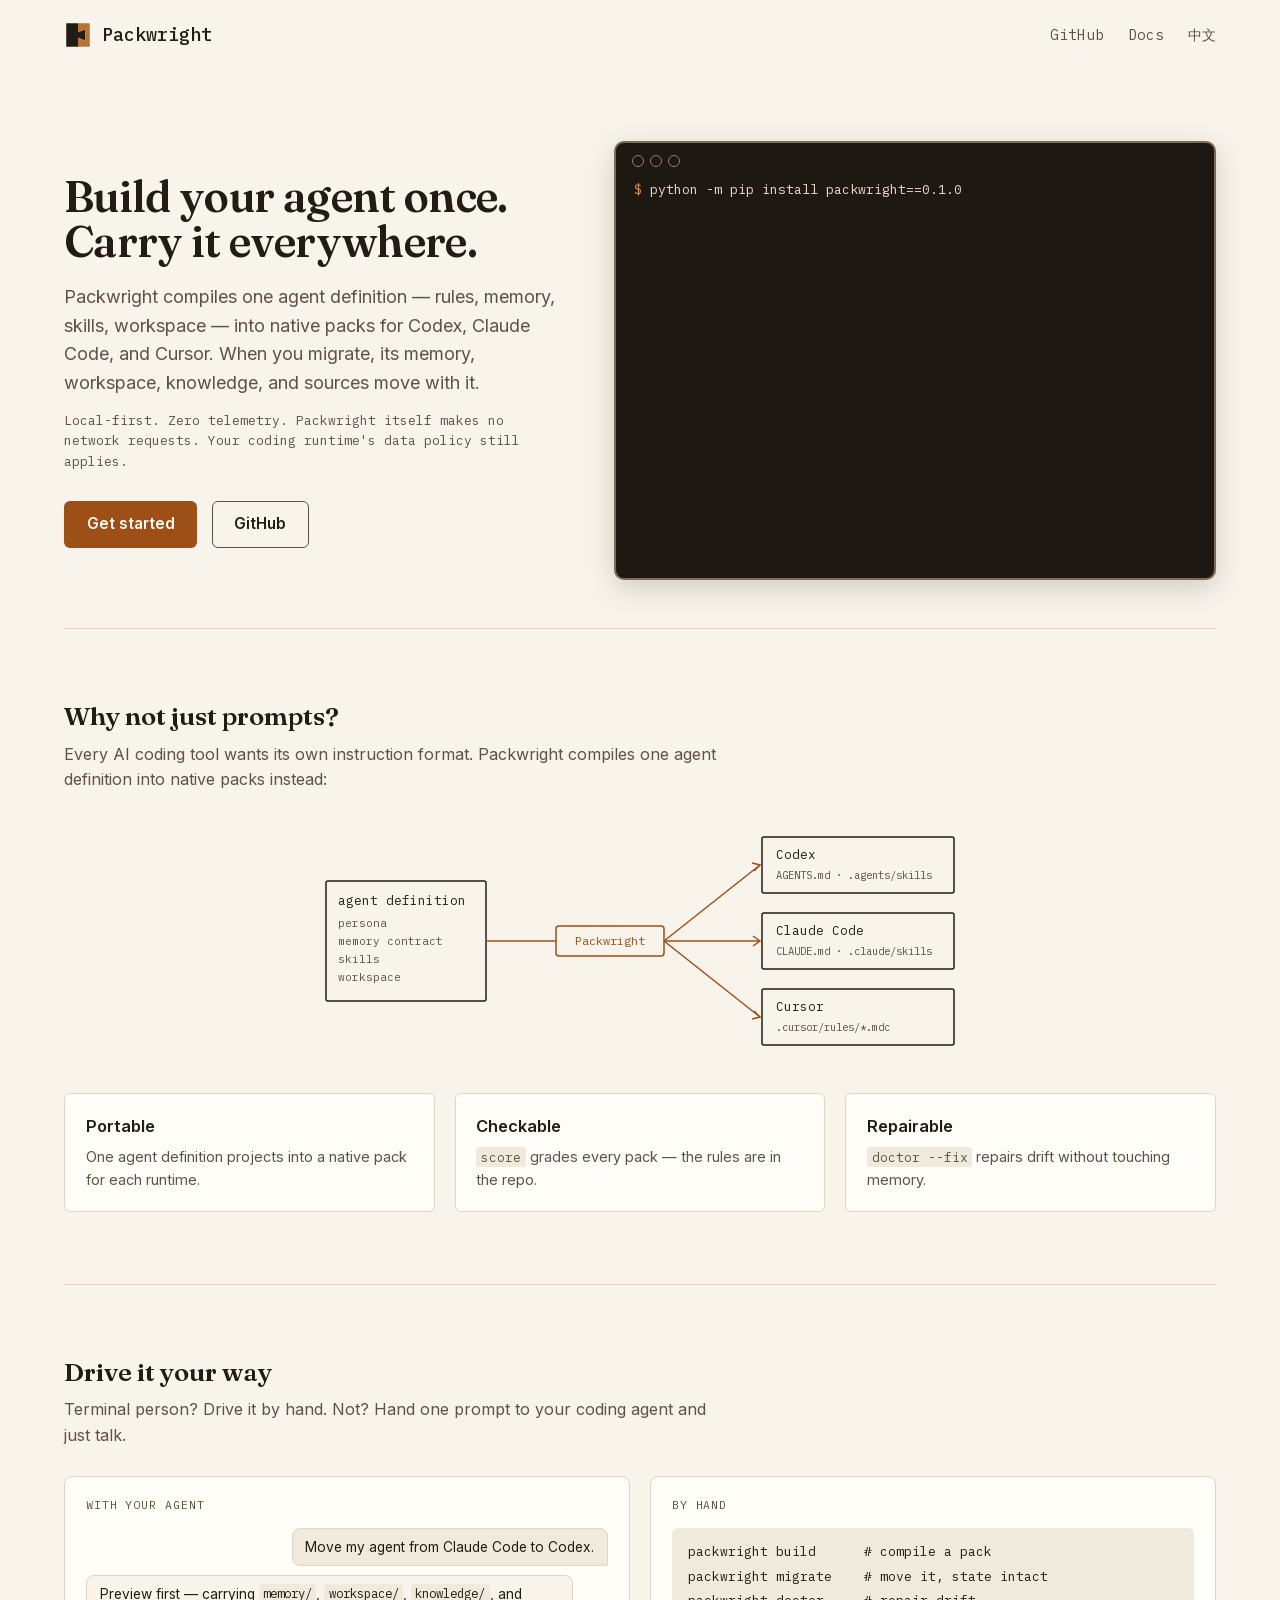
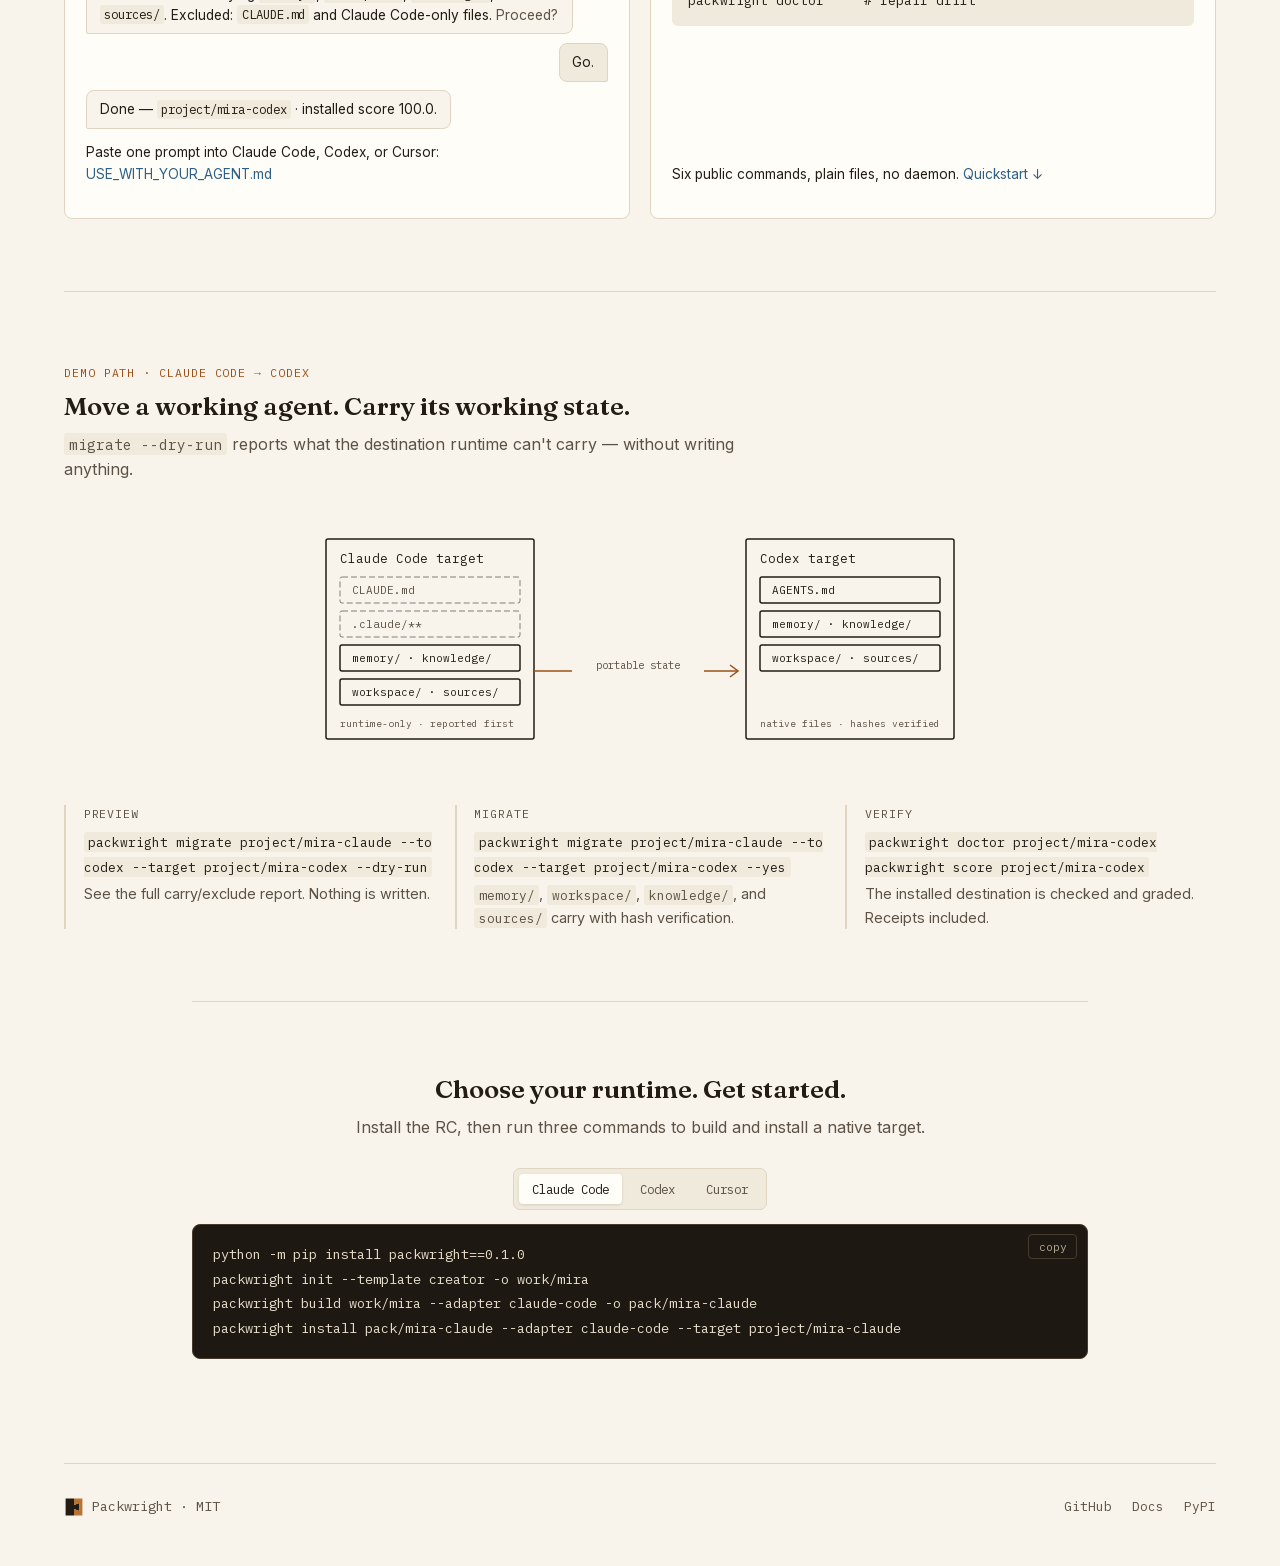
==== site/index.html @ 3d42422c "Prepare Packwright 0.1.0" ====
<!doctype html>
<html lang="en" data-theme="light">
<head>
<meta charset="utf-8">
<meta name="viewport" content="width=device-width, initial-scale=1">
<meta http-equiv="Content-Security-Policy" content="default-src 'none'; style-src 'unsafe-inline'; script-src 'self'; img-src 'self' data:; font-src 'self'; connect-src 'none'; media-src 'none'; frame-src 'none'; object-src 'none'; base-uri 'none'; form-action 'none'">
<link rel="canonical" href="https://pioneerjeff-labs.github.io/packwright/">
<link rel="alternate" hreflang="en" href="https://pioneerjeff-labs.github.io/packwright/">
<link rel="alternate" hreflang="zh-CN" href="https://pioneerjeff-labs.github.io/packwright/zh-CN.html">
<link rel="alternate" hreflang="x-default" href="https://pioneerjeff-labs.github.io/packwright/">
<link rel="preload" href="../assets/fonts/fraunces-latin-600.woff2" as="font" type="font/woff2" crossorigin>
<link rel="preload" href="../assets/fonts/inter-latin-400-600.woff2" as="font" type="font/woff2" crossorigin>
<link rel="preload" href="../assets/fonts/ibm-plex-mono-latin-400.woff2" as="font" type="font/woff2" crossorigin>
<link rel="preload" href="../assets/fonts/ibm-plex-mono-latin-500.woff2" as="font" type="font/woff2" crossorigin>
<title>Packwright — Build your agent once. Carry it everywhere.</title>
<meta name="description" content="Packwright compiles one agent definition into native packs for Codex, Claude Code, and Cursor. Build your agent once. Carry it everywhere.">
<meta property="og:type" content="website">
<meta property="og:site_name" content="Packwright">
<meta property="og:locale" content="en_US">
<meta property="og:locale:alternate" content="zh_CN">
<meta property="og:title" content="Packwright — Build your agent once. Carry it everywhere.">
<meta property="og:description" content="Compile one agent definition into native packs for Codex, Claude Code, and Cursor.">
<meta property="og:url" content="https://pioneerjeff-labs.github.io/packwright/">
<meta property="og:image" content="https://pioneerjeff-labs.github.io/packwright/assets/social-preview.png">
<meta name="twitter:card" content="summary_large_image">
<meta name="twitter:title" content="Packwright — Build your agent once. Carry it everywhere.">
<meta name="twitter:description" content="Compile one agent definition into native packs for Codex, Claude Code, and Cursor.">
<meta name="twitter:image" content="https://pioneerjeff-labs.github.io/packwright/assets/social-preview.png">
<style>
  @font-face{font-family:"Fraunces";font-style:normal;font-weight:600;font-display:swap;src:url("../assets/fonts/fraunces-latin-600.woff2") format("woff2");}
  @font-face{font-family:"Inter";font-style:normal;font-weight:100 900;font-display:swap;src:url("../assets/fonts/inter-latin-400-600.woff2") format("woff2");}
  @font-face{font-family:"IBM Plex Mono";font-style:normal;font-weight:400;font-display:swap;src:url("../assets/fonts/ibm-plex-mono-latin-400.woff2") format("woff2");}
  @font-face{font-family:"IBM Plex Mono";font-style:normal;font-weight:500;font-display:swap;src:url("../assets/fonts/ibm-plex-mono-latin-500.woff2") format("woff2");}
  :root {
    --pw-bg:#F8F4EC; --pw-bg-raised:#FFFDF8; --pw-text:#221C15; --pw-text-muted:#5C5245;
    --pw-border:#DFD5C2; --pw-accent:#9C4F16; --pw-accent-hover:#7F3F10; --pw-on-accent:#FFFDF8;
    --pw-link:#2E5F86; --pw-code-bg:#F0EADC; --mark-ink:#221C15;
    --f-display:"Fraunces",Georgia,"Times New Roman","Noto Serif SC",serif;
    --f-body:"Inter",-apple-system,BlinkMacSystemFont,"Segoe UI",Roboto,"Noto Sans SC","PingFang SC","Microsoft YaHei",sans-serif;
    --f-mono:"IBM Plex Mono",ui-monospace,"SF Mono",Menlo,Consolas,"PingFang SC",monospace;
  }
  @media (prefers-color-scheme: dark){:root{
    --pw-bg:#221C15; --pw-bg-raised:#2C251C; --pw-text:#EFE8DB; --pw-text-muted:#B3A78F;
    --pw-border:#453C2F; --pw-accent:#D9935A; --pw-accent-hover:#E5A873; --pw-on-accent:#221C15;
    --pw-link:#8AB6D9; --pw-code-bg:#1A150F; --mark-ink:#EFE8DB;}}
  :root[data-theme="dark"]{
    --pw-bg:#221C15; --pw-bg-raised:#2C251C; --pw-text:#EFE8DB; --pw-text-muted:#B3A78F;
    --pw-border:#453C2F; --pw-accent:#D9935A; --pw-accent-hover:#E5A873; --pw-on-accent:#221C15;
    --pw-link:#8AB6D9; --pw-code-bg:#1A150F; --mark-ink:#EFE8DB;}
  :root[data-theme="light"]{
    --pw-bg:#F8F4EC; --pw-bg-raised:#FFFDF8; --pw-text:#221C15; --pw-text-muted:#5C5245;
    --pw-border:#DFD5C2; --pw-accent:#9C4F16; --pw-accent-hover:#7F3F10; --pw-on-accent:#FFFDF8;
    --pw-link:#2E5F86; --pw-code-bg:#F0EADC; --mark-ink:#221C15;}

  body{margin:0;background:var(--pw-bg);color:var(--pw-text);font-family:var(--f-body);line-height:1.6;}
  .wrap{max-width:72rem;margin:0 auto;padding:0 1.5rem;}
  a{color:var(--pw-link);text-decoration:none;}
  a:hover{text-decoration:underline;}
  :focus-visible{outline:2px solid var(--pw-accent);outline-offset:2px;}
  .btn-accent:focus-visible{outline-color:var(--pw-on-accent);outline-offset:-4px;}

  nav{display:flex;align-items:center;justify-content:space-between;padding:1.25rem 0;}
  .brand{display:flex;align-items:center;gap:.6rem;color:var(--pw-text);}
  .brand svg{width:28px;height:28px;flex:none;}
  .brand .wm{font-family:var(--f-mono);font-weight:500;font-size:1.15rem;}
  nav .links{display:flex;gap:1.5rem;font-family:var(--f-mono);font-size:.9rem;}
  nav .links a{color:var(--pw-text-muted);}
  @media (max-width:520px){
    .brand{gap:.4rem;}.brand svg{width:24px;height:24px;}.brand .wm{font-size:.95rem;}
    nav .links{gap:.8rem;font-size:.72rem;}
  }

  .hero{padding:4.5rem 0 3rem;display:grid;grid-template-columns:minmax(0,5fr) minmax(0,6fr);gap:3rem;align-items:center;}
  @media (max-width:900px){.hero{grid-template-columns:1fr;padding-top:2.5rem;}}
  h1{font-family:var(--f-display);font-weight:600;font-size:clamp(2rem,3.4vw,2.75rem);line-height:1.05;letter-spacing:-.015em;margin:0 0 1.1rem;text-wrap:balance;}
  .sub{font-size:1.125rem;color:var(--pw-text-muted);margin:0 0 .8rem;max-width:34rem;}
  .trust{font-family:var(--f-mono);font-size:.8rem;color:var(--pw-text-muted);margin:0 0 1.8rem;}
  .cta{display:flex;gap:.9rem;flex-wrap:wrap;}
  .btn{display:inline-block;padding:.65rem 1.35rem;border-radius:6px;font-weight:600;font-size:.95rem;cursor:pointer;border:1px solid transparent;}
  .btn-accent{background:var(--pw-accent);color:var(--pw-on-accent);}
  .btn-accent:hover{background:var(--pw-accent-hover);text-decoration:none;}
  .btn-ghost{border-color:var(--pw-text-muted);color:var(--pw-text);}
  .btn-ghost:hover{border-color:var(--pw-text);text-decoration:none;}

  .term{background:#1E1812;border:2px solid #7A6C55;border-radius:10px;font-family:var(--f-mono);
    font-size:.82rem;line-height:1.75;overflow:hidden;box-shadow:0 8px 28px rgba(34,28,21,.18);}
  .term-bar{display:flex;gap:6px;padding:.75rem 1rem .25rem;}
  .term-bar i{width:10px;height:10px;border-radius:50%;border:1.5px solid #8E816F;}
  .term-body{padding:.5rem 1.15rem 1.15rem;height:29em;overflow:auto;}
  .term-body div{white-space:pre;}
  .t-fg{color:#E6DDCB;} .t-dim{color:#8E816F;} .t-ok{color:#8FA662;}
  .t-note{color:#C9A554;} .t-cop{color:#D9935A;}
  .cursor{display:inline-block;width:.55em;height:1.1em;background:#D9935A;vertical-align:text-bottom;animation:blink 1s steps(1) infinite;}
  @keyframes blink{50%{opacity:0;}}
  @media (prefers-reduced-motion:reduce){.cursor{animation:none;}}

  section{padding:3.25rem 0;}
  @media (min-width:900px){section{padding:4.5rem 0;}}
  .sec-border{border-top:1px solid var(--pw-border);}
  h2{font-family:var(--f-display);font-weight:600;font-size:clamp(1.5rem,2vw,1.75rem);line-height:1.2;margin:0 0 .6rem;text-wrap:balance;}
  .lede{color:var(--pw-text-muted);max-width:42rem;margin:0 0 1.75rem;}
  .section-kicker{font-family:var(--f-mono);font-size:.72rem;letter-spacing:.08em;text-transform:uppercase;color:var(--pw-accent);margin:0 0 .55rem;}
  .diagram{width:100%;max-width:660px;height:auto;display:block;margin:0 auto 2rem;color:var(--pw-text);}
  .diagram text{font-family:var(--f-mono);}
  .figcap{font-family:var(--f-mono);font-size:.72rem;color:var(--pw-text-muted);text-align:center;margin:-1rem 0 2rem;}
  .cols{display:grid;grid-template-columns:repeat(auto-fit,minmax(220px,1fr));gap:1.25rem;}
  .card{background:var(--pw-bg-raised);border:1px solid var(--pw-border);border-radius:6px;padding:1.2rem 1.3rem;}
  .card h3{font-weight:600;font-size:1.02rem;margin:0 0 .35rem;}
  .card p{margin:0;font-size:.9rem;color:var(--pw-text-muted);}
  code{font-family:var(--f-mono);background:var(--pw-code-bg);padding:.12em .35em;border-radius:3px;font-size:.9em;}

  /* drive it your way */
  .drive{display:grid;grid-template-columns:repeat(auto-fit,minmax(290px,1fr));gap:1.25rem;align-items:stretch;}
  .panel{background:var(--pw-bg-raised);border:1px solid var(--pw-border);border-radius:8px;padding:1.2rem 1.3rem;display:flex;flex-direction:column;gap:.8rem;}
  .panel .tag{font-family:var(--f-mono);font-size:.72rem;letter-spacing:.08em;text-transform:uppercase;color:var(--pw-text-muted);}
  .chat{display:flex;flex-direction:column;gap:.55rem;font-size:.86rem;}
  .bub{max-width:88%;padding:.5rem .8rem;border-radius:8px;line-height:1.5;border:1px solid var(--pw-border);}
  .bub-u{align-self:flex-end;background:var(--pw-code-bg);border-bottom-right-radius:2px;}
  .bub-a{align-self:flex-start;background:var(--pw-bg);border-bottom-left-radius:2px;}
  .bub-a em{font-style:normal;color:var(--pw-text-muted);}
  .panel .foot{margin-top:auto;font-size:.85rem;}
  .minicode{font-family:var(--f-mono);font-size:.8rem;line-height:1.9;background:var(--pw-code-bg);border-radius:6px;padding:.8rem 1rem;overflow-x:auto;white-space:pre;}

  .qs{max-width:56rem;margin-inline:auto;text-align:center;}
  .qs .lede{margin-left:auto;margin-right:auto;}
  .runtime-tabs{display:inline-flex;gap:.35rem;padding:.3rem;background:var(--pw-code-bg);border:1px solid var(--pw-border);border-radius:7px;margin:0 0 .85rem;}
  .runtime-tab{font-family:var(--f-mono);font-size:.78rem;color:var(--pw-text-muted);background:transparent;border:0;border-radius:4px;padding:.45rem .8rem;cursor:pointer;}
  .runtime-tab[aria-selected="true"]{background:var(--pw-bg-raised);color:var(--pw-text);box-shadow:0 1px 3px rgba(34,28,21,.12);}
  .runtime-tab:hover{color:var(--pw-text);}
  .codeblock{position:relative;background:#1E1812;border:1px solid #453C2F;border-radius:8px;padding:1.1rem 1.25rem;overflow-x:auto;text-align:left;}
  .codeblock pre{margin:0;font-family:var(--f-mono);font-size:.85rem;line-height:1.8;color:#E6DDCB;}
  .copybtn{position:absolute;top:.6rem;right:.6rem;font-family:var(--f-mono);font-size:.72rem;
    background:transparent;color:#B3A78F;border:1px solid #453C2F;border-radius:4px;padding:.25rem .6rem;cursor:pointer;}
  .copybtn:hover{color:#EFE8DB;border-color:#8E816F;}
  @media (max-width:520px){.codeblock{padding-top:2.8rem;}}

  .winline{color:var(--pw-text-muted);max-width:42rem;margin:0 0 1.75rem;}
  .steps{display:grid;grid-template-columns:repeat(auto-fit,minmax(220px,1fr));gap:1.25rem;}
  .step{border-left:2px solid var(--pw-border);padding-left:1.1rem;}
  .step .n{font-family:var(--f-mono);font-size:.72rem;letter-spacing:.08em;text-transform:uppercase;color:var(--pw-text-muted);display:block;margin-bottom:.3rem;}
  .step p{margin:.2rem 0 0;font-size:.9rem;color:var(--pw-text-muted);}
  .step code{font-size:.8rem;}

  footer{border-top:1px solid var(--pw-border);padding:2rem 0 3rem;margin-top:2rem;
    display:flex;justify-content:space-between;gap:1.5rem;flex-wrap:wrap;align-items:center;}
  footer .fbrand{display:flex;align-items:center;gap:.5rem;}
  footer .fbrand svg{width:20px;height:20px;}
  footer .fbrand span{font-family:var(--f-mono);font-size:.85rem;color:var(--pw-text-muted);}
  footer .flinks{display:flex;gap:1.25rem;font-family:var(--f-mono);font-size:.8rem;flex-wrap:wrap;}
  footer .flinks a,footer .note{color:var(--pw-text-muted);}
  footer .note{font-size:.75rem;max-width:26rem;}
</style>
</head>
<body>
<div class="wrap">
  <nav aria-label="main">
    <a class="brand" href="./" aria-label="Packwright home">
      <svg viewBox="0 0 100 100" role="img" aria-label="Packwright dovetail mark">
        <path fill="var(--mark-ink)" d="M8 8 H50 V40 L76 30 V70 L50 60 V92 H8 Z"/>
        <path fill="#B87333" d="M92 8 H50 V40 L76 30 V70 L50 60 V92 H92 Z"/>
      </svg>
      <span class="wm">Packwright</span>
    </a>
    <div class="links">
      <a href="https://github.com/pioneerjeff-labs/packwright">GitHub</a>
      <a href="https://github.com/pioneerjeff-labs/packwright/blob/main/docs/CLI.md">Docs</a>
      <a href="zh-CN.html" lang="zh-CN" hreflang="zh-CN">中文</a>
    </div>
  </nav>

  <header class="hero">
    <div>
      <h1>Build your agent once. Carry it everywhere.</h1>
      <p class="sub">Packwright compiles one agent definition — rules, memory, skills, workspace — into native packs for Codex, Claude Code, and Cursor. When you migrate, its memory, workspace, knowledge, and sources move with it.</p>
      <p class="trust">Local-first. Zero telemetry. Packwright itself makes no network requests. Your coding runtime's data policy still applies.</p>
      <div class="cta">
        <a class="btn btn-accent" href="#quickstart">Get started</a>
        <a class="btn btn-ghost" href="https://github.com/pioneerjeff-labs/packwright">GitHub</a>
      </div>
    </div>
    <div class="term" aria-label="terminal demo: build a Claude Code target and migrate it to Codex">
      <div class="term-bar" aria-hidden="true"><i></i><i></i><i></i></div>
      <div class="term-body" id="term"></div>
    </div>
  </header>

  <section class="sec-border" id="why">
    <h2>Why not just prompts?</h2>
    <p class="lede">Every AI coding tool wants its own instruction format. Packwright compiles one agent definition into native packs instead:</p>
    <svg class="diagram" viewBox="0 0 660 240" role="img" aria-label="One agent definition compiles through Packwright into native packs for Codex, Claude Code, and Cursor">
      <rect x="16" y="60" width="160" height="120" rx="2" fill="none" stroke="currentColor" stroke-width="1.5"/>
      <text x="28" y="84" font-size="12.5" fill="currentColor">agent definition</text>
      <text x="28" y="106" font-size="11" fill="var(--pw-text-muted)">persona</text>
      <text x="28" y="124" font-size="11" fill="var(--pw-text-muted)">memory contract</text>
      <text x="28" y="142" font-size="11" fill="var(--pw-text-muted)">skills</text>
      <text x="28" y="160" font-size="11" fill="var(--pw-text-muted)">workspace</text>
      <line x1="176" y1="120" x2="246" y2="120" stroke="var(--pw-accent)" stroke-width="1.5"/>
      <rect x="246" y="105" width="108" height="30" rx="3" fill="none" stroke="var(--pw-accent)" stroke-width="1.5"/>
      <text x="300" y="124" font-size="12" fill="var(--pw-accent)" text-anchor="middle">Packwright</text>
      <line x1="354" y1="120" x2="450" y2="44" stroke="var(--pw-accent)" stroke-width="1.5"/>
      <line x1="354" y1="120" x2="450" y2="120" stroke="var(--pw-accent)" stroke-width="1.5"/>
      <line x1="354" y1="120" x2="450" y2="196" stroke="var(--pw-accent)" stroke-width="1.5"/>
      <path d="M442 42 L450 44 L444 50" fill="none" stroke="var(--pw-accent)" stroke-width="1.5"/>
      <path d="M443 115 L450 120 L443 125" fill="none" stroke="var(--pw-accent)" stroke-width="1.5"/>
      <path d="M444 190 L450 196 L442 198" fill="none" stroke="var(--pw-accent)" stroke-width="1.5"/>
      <rect x="452" y="16" width="192" height="56" rx="2" fill="none" stroke="currentColor" stroke-width="1.5"/>
      <text x="466" y="38" font-size="12.5" fill="currentColor">Codex</text>
      <text x="466" y="58" font-size="10.5" fill="var(--pw-text-muted)">AGENTS.md · .agents/skills</text>
      <rect x="452" y="92" width="192" height="56" rx="2" fill="none" stroke="currentColor" stroke-width="1.5"/>
      <text x="466" y="114" font-size="12.5" fill="currentColor">Claude Code</text>
      <text x="466" y="134" font-size="10.5" fill="var(--pw-text-muted)">CLAUDE.md · .claude/skills</text>
      <rect x="452" y="168" width="192" height="56" rx="2" fill="none" stroke="currentColor" stroke-width="1.5"/>
      <text x="466" y="190" font-size="12.5" fill="currentColor">Cursor</text>
      <text x="466" y="210" font-size="10.5" fill="var(--pw-text-muted)">.cursor/rules/*.mdc</text>
    </svg>
    <div class="cols">
      <div class="card"><h3>Portable</h3><p>One agent definition projects into a native pack for each runtime.</p></div>
      <div class="card"><h3>Checkable</h3><p><code>score</code> grades every pack — the rules are in the repo.</p></div>
      <div class="card"><h3>Repairable</h3><p><code>doctor --fix</code> repairs drift without touching memory.</p></div>
    </div>
  </section>

  <section class="sec-border" id="drive">
    <h2>Drive it your way</h2>
    <p class="lede">Terminal person? Drive it by hand. Not? Hand one prompt to your coding agent and just talk.</p>
    <div class="drive">
      <div class="panel">
        <span class="tag">with your agent</span>
        <div class="chat" aria-label="example conversation with a coding agent">
          <div class="bub bub-u">Move my agent from Claude Code to Codex.</div>
          <div class="bub bub-a">Preview first — carrying <code>memory/</code>, <code>workspace/</code>, <code>knowledge/</code>, and <code>sources/</code>. Excluded: <code>CLAUDE.md</code> and Claude Code-only files. <em>Proceed?</em></div>
          <div class="bub bub-u">Go.</div>
          <div class="bub bub-a">Done — <code>project/mira-codex</code> · installed score 100.0.</div>
        </div>
        <p class="foot">Paste one prompt into Claude Code, Codex, or Cursor: <a href="https://github.com/pioneerjeff-labs/packwright/blob/main/docs/USE_WITH_YOUR_AGENT.md">USE_WITH_YOUR_AGENT.md</a></p>
      </div>
      <div class="panel">
        <span class="tag">by hand</span>
        <div class="minicode">packwright build      # compile a pack
packwright migrate    # move it, state intact
packwright doctor     # repair drift</div>
        <p class="foot">Six public commands, plain files, no daemon. <a href="#quickstart">Quickstart ↓</a></p>
      </div>
    </div>
  </section>

  <section class="sec-border" id="migrate">
    <p class="section-kicker">Demo path · Claude Code → Codex</p>
    <h2>Move a working agent. Carry its working state.</h2>
    <p class="winline"><code>migrate --dry-run</code> reports what the destination runtime can't carry — without writing anything.</p>
    <svg class="diagram" viewBox="0 0 660 262" role="img" aria-label="Migrating from a Claude Code target to a Codex target: portable state carries over; runtime-specific files stay behind and are reported first">
      <rect x="16" y="28" width="208" height="200" rx="2" fill="none" stroke="currentColor" stroke-width="1.5"/>
      <text x="30" y="52" font-size="12.5" fill="currentColor">Claude Code target</text>
      <rect x="30" y="66" width="180" height="26" rx="2" fill="none" stroke="currentColor" stroke-width="1" stroke-dasharray="6 3" opacity=".55"/>
      <text x="42" y="83" font-size="11" fill="var(--pw-text-muted)">CLAUDE.md</text>
      <rect x="30" y="100" width="180" height="26" rx="2" fill="none" stroke="currentColor" stroke-width="1" stroke-dasharray="6 3" opacity=".55"/>
      <text x="42" y="117" font-size="11" fill="var(--pw-text-muted)">.claude/**</text>
      <rect x="30" y="134" width="180" height="26" rx="2" fill="none" stroke="currentColor" stroke-width="1.5"/>
      <text x="42" y="151" font-size="11" fill="currentColor">memory/ · knowledge/</text>
      <rect x="30" y="168" width="180" height="26" rx="2" fill="none" stroke="currentColor" stroke-width="1.5"/>
      <text x="42" y="185" font-size="11" fill="currentColor">workspace/ · sources/</text>
      <text x="30" y="216" font-size="9.5" fill="var(--pw-text-muted)">runtime-only · reported first</text>
      <line x1="224" y1="160" x2="428" y2="160" stroke="var(--pw-accent)" stroke-width="1.5"/>
      <path d="M420 154 L428 160 L420 166" fill="none" stroke="var(--pw-accent)" stroke-width="1.5"/>
      <rect x="262" y="144" width="132" height="20" fill="var(--pw-bg)"/>
      <text x="328" y="158" font-size="10.5" fill="var(--pw-text-muted)" text-anchor="middle">portable state</text>
      <rect x="436" y="28" width="208" height="200" rx="2" fill="none" stroke="currentColor" stroke-width="1.5"/>
      <text x="450" y="52" font-size="12.5" fill="currentColor">Codex target</text>
      <rect x="450" y="66" width="180" height="26" rx="2" fill="none" stroke="currentColor" stroke-width="1.5"/>
      <text x="462" y="83" font-size="11" fill="currentColor">AGENTS.md</text>
      <text x="462" y="60" font-size="9.5" fill="var(--pw-text-muted)"></text>
      <rect x="450" y="100" width="180" height="26" rx="2" fill="none" stroke="currentColor" stroke-width="1.5"/>
      <text x="462" y="117" font-size="11" fill="currentColor">memory/ · knowledge/</text>
      <rect x="450" y="134" width="180" height="26" rx="2" fill="none" stroke="currentColor" stroke-width="1.5"/>
      <text x="462" y="151" font-size="11" fill="currentColor">workspace/ · sources/</text>
      <text x="450" y="216" font-size="9.5" fill="var(--pw-text-muted)">native files · hashes verified</text>
    </svg>
    <div class="steps">
      <div class="step"><span class="n">preview</span><code>packwright migrate project/mira-claude --to codex --target project/mira-codex --dry-run</code><p>See the full carry/exclude report. Nothing is written.</p></div>
      <div class="step"><span class="n">migrate</span><code>packwright migrate project/mira-claude --to codex --target project/mira-codex --yes</code><p><code>memory/</code>, <code>workspace/</code>, <code>knowledge/</code>, and <code>sources/</code> carry with hash verification.</p></div>
      <div class="step"><span class="n">verify</span><code>packwright doctor project/mira-codex<br>packwright score project/mira-codex</code><p>The installed destination is checked and graded. Receipts included.</p></div>
    </div>
  </section>

  <section class="sec-border qs" id="quickstart">
    <h2>Choose your runtime. Get started.</h2>
    <p class="lede">Install the RC, then run three commands to build and install a native target.</p>
    <div class="runtime-tabs" role="tablist" aria-label="Choose a runtime">
      <button class="runtime-tab" id="runtime-claude" type="button" role="tab" aria-selected="true" aria-controls="quickstart-panel" data-adapter="claude-code">Claude Code</button>
      <button class="runtime-tab" id="runtime-codex" type="button" role="tab" aria-selected="false" aria-controls="quickstart-panel" data-adapter="codex" tabindex="-1">Codex</button>
      <button class="runtime-tab" id="runtime-cursor" type="button" role="tab" aria-selected="false" aria-controls="quickstart-panel" data-adapter="cursor" tabindex="-1">Cursor</button>
    </div>
    <div class="codeblock" id="quickstart-panel" role="tabpanel" aria-labelledby="runtime-claude">
      <button class="copybtn" id="copyqs" aria-label="Copy quickstart commands">copy</button>
      <pre id="qs-code">python -m pip install packwright==0.1.0
packwright init --template creator -o work/mira
packwright build work/mira --adapter claude-code -o pack/mira-claude
packwright install pack/mira-claude --adapter claude-code --target project/mira-claude</pre>
    </div>
  </section>

  <footer>
    <div class="fbrand">
      <svg viewBox="0 0 100 100" aria-hidden="true">
        <path fill="var(--mark-ink)" d="M8 8 H50 V40 L76 30 V70 L50 60 V92 H8 Z"/>
        <path fill="#B87333" d="M92 8 H50 V40 L76 30 V70 L50 60 V92 H92 Z"/>
      </svg>
      <span>Packwright · MIT</span>
    </div>
    <div class="flinks">
      <a href="https://github.com/pioneerjeff-labs/packwright">GitHub</a>
      <a href="https://github.com/pioneerjeff-labs/packwright/blob/main/docs/CLI.md">Docs</a>
      <a href="https://pypi.org/project/packwright/0.1.0/">PyPI</a>
    </div>
  </footer>
</div>

<script src="demo.js" defer></script>
</body>
</html>
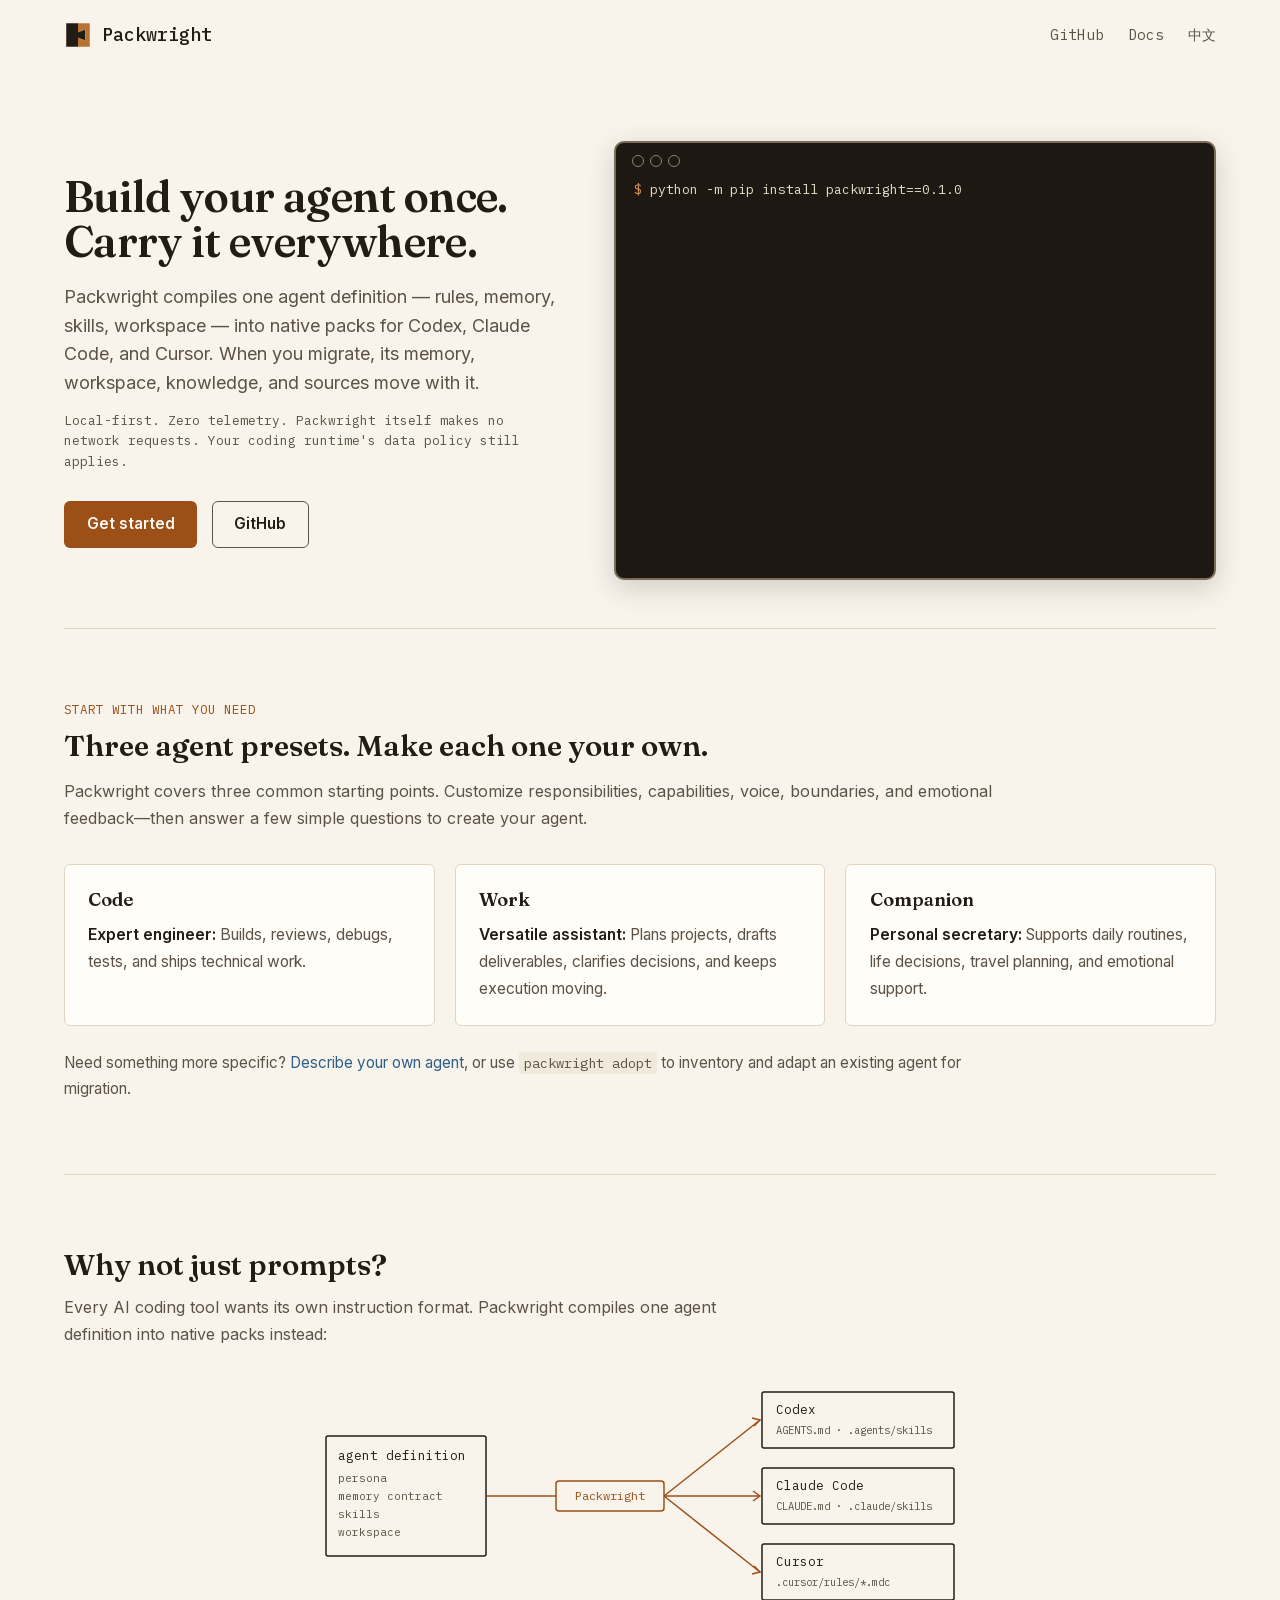
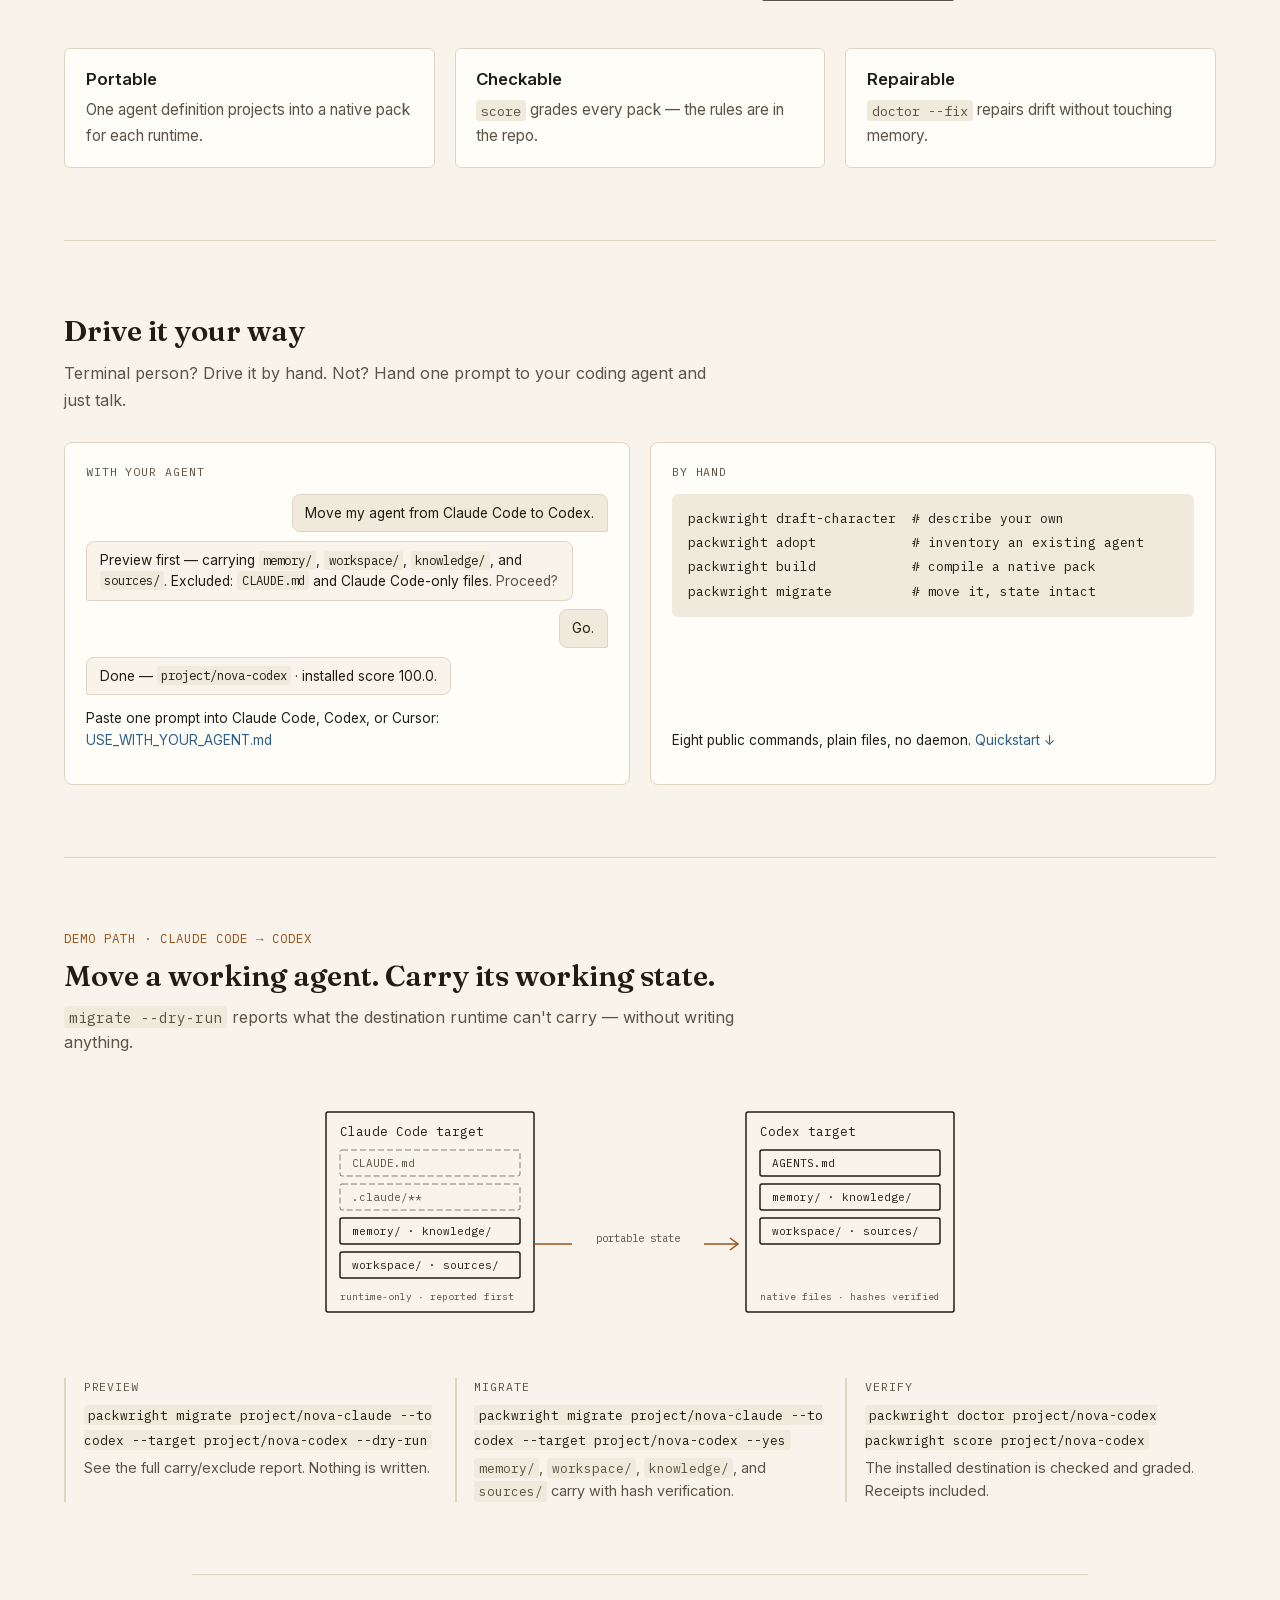
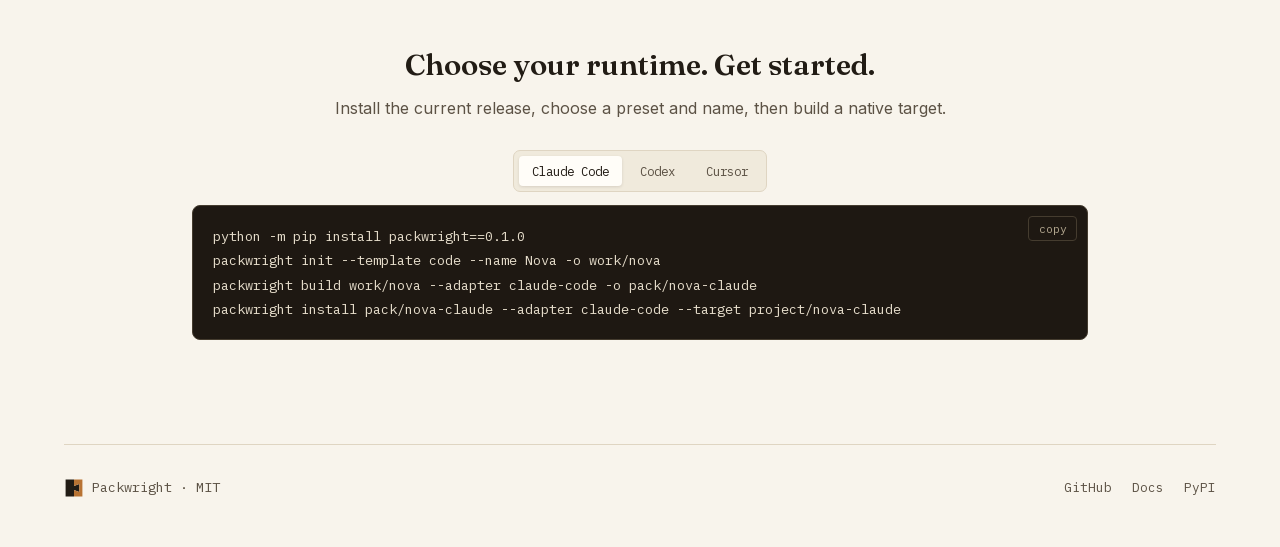
==== commit 447d9a0f: "Finalize 0.1.0 creation flow and launch hardening" ====
--- a/site/index.html
+++ b/site/index.html
@@ -52,7 +52,7 @@
     --pw-border:#DFD5C2; --pw-accent:#9C4F16; --pw-accent-hover:#7F3F10; --pw-on-accent:#FFFDF8;
     --pw-link:#2E5F86; --pw-code-bg:#F0EADC; --mark-ink:#221C15;}
 
-  body{margin:0;background:var(--pw-bg);color:var(--pw-text);font-family:var(--f-body);line-height:1.6;}
+  body{margin:0;background:var(--pw-bg);color:var(--pw-text);font-family:var(--f-body);font-size:16px;line-height:1.6;}
   .wrap{max-width:72rem;margin:0 auto;padding:0 1.5rem;}
   a{color:var(--pw-link);text-decoration:none;}
   a:hover{text-decoration:underline;}
@@ -97,16 +97,27 @@
   section{padding:3.25rem 0;}
   @media (min-width:900px){section{padding:4.5rem 0;}}
   .sec-border{border-top:1px solid var(--pw-border);}
-  h2{font-family:var(--f-display);font-weight:600;font-size:clamp(1.5rem,2vw,1.75rem);line-height:1.2;margin:0 0 .6rem;text-wrap:balance;}
-  .lede{color:var(--pw-text-muted);max-width:42rem;margin:0 0 1.75rem;}
-  .section-kicker{font-family:var(--f-mono);font-size:.72rem;letter-spacing:.08em;text-transform:uppercase;color:var(--pw-accent);margin:0 0 .55rem;}
+  h2{font-family:var(--f-display);font-weight:600;font-size:clamp(1.625rem,2.3vw,2rem);line-height:1.25;margin:0 0 .65rem;text-wrap:balance;}
+  .lede{color:var(--pw-text-muted);font-size:1rem;line-height:1.7;max-width:42rem;margin:0 0 1.75rem;}
+  .section-kicker{font-family:var(--f-mono);font-size:.78rem;line-height:1.4;letter-spacing:.08em;text-transform:uppercase;color:var(--pw-accent);margin:0 0 .6rem;}
   .diagram{width:100%;max-width:660px;height:auto;display:block;margin:0 auto 2rem;color:var(--pw-text);}
   .diagram text{font-family:var(--f-mono);}
   .figcap{font-family:var(--f-mono);font-size:.72rem;color:var(--pw-text-muted);text-align:center;margin:-1rem 0 2rem;}
   .cols{display:grid;grid-template-columns:repeat(auto-fit,minmax(220px,1fr));gap:1.25rem;}
   .card{background:var(--pw-bg-raised);border:1px solid var(--pw-border);border-radius:6px;padding:1.2rem 1.3rem;}
-  .card h3{font-weight:600;font-size:1.02rem;margin:0 0 .35rem;}
-  .card p{margin:0;font-size:.9rem;color:var(--pw-text-muted);}
+  .card h3{font-weight:600;font-size:1.05rem;line-height:1.35;margin:0 0 .4rem;}
+  .card p{margin:0;font-size:.95rem;line-height:1.65;color:var(--pw-text-muted);}
+  .preset-section h2{max-width:58rem;margin-bottom:.8rem;}
+  .preset-section .lede{max-width:58rem;margin-bottom:2rem;}
+  .preset-card{padding:1.4rem 1.45rem;}
+  .preset-card h3{font-family:var(--f-display);font-size:1.15rem;margin-bottom:.6rem;}
+  .preset-card p{font-size:.975rem;line-height:1.72;}
+  .preset-card strong{color:var(--pw-text);font-weight:600;}
+  .preset-note{color:var(--pw-text-muted);font-size:.95rem;line-height:1.7;max-width:58rem;margin:1.5rem 0 0;}
+  @media (max-width:520px){
+    .preset-section h2{font-size:1.65rem;line-height:1.3;}
+    .preset-card{padding:1.2rem 1.25rem;}
+  }
   code{font-family:var(--f-mono);background:var(--pw-code-bg);padding:.12em .35em;border-radius:3px;font-size:.9em;}
 
   /* drive it your way */
@@ -174,7 +185,7 @@
       <p class="sub">Packwright compiles one agent definition — rules, memory, skills, workspace — into native packs for Codex, Claude Code, and Cursor. When you migrate, its memory, workspace, knowledge, and sources move with it.</p>
       <p class="trust">Local-first. Zero telemetry. Packwright itself makes no network requests. Your coding runtime's data policy still applies.</p>
       <div class="cta">
-        <a class="btn btn-accent" href="#quickstart">Get started</a>
+        <a class="btn btn-accent" href="#start">Get started</a>
         <a class="btn btn-ghost" href="https://github.com/pioneerjeff-labs/packwright">GitHub</a>
       </div>
     </div>
@@ -183,6 +194,18 @@
       <div class="term-body" id="term"></div>
     </div>
   </header>
+
+  <section class="sec-border preset-section" id="start">
+    <p class="section-kicker">Start with what you need</p>
+    <h2>Three agent presets. Make each one your own.</h2>
+    <p class="lede">Packwright covers three common starting points. Customize responsibilities, capabilities, voice, boundaries, and emotional feedback—then answer a few simple questions to create your agent.</p>
+    <div class="cols">
+      <div class="card preset-card"><h3>Code</h3><p><strong>Expert engineer:</strong> Builds, reviews, debugs, tests, and ships technical work.</p></div>
+      <div class="card preset-card"><h3>Work</h3><p><strong>Versatile assistant:</strong> Plans projects, drafts deliverables, clarifies decisions, and keeps execution moving.</p></div>
+      <div class="card preset-card"><h3>Companion</h3><p><strong>Personal secretary:</strong> Supports daily routines, life decisions, travel planning, and emotional support.</p></div>
+    </div>
+    <p class="preset-note">Need something more specific? <a href="https://github.com/pioneerjeff-labs/packwright/blob/main/docs/USE_WITH_YOUR_AGENT.md">Describe your own agent</a>, or use <code>packwright adopt</code> to inventory and adapt an existing agent for migration.</p>
+  </section>
 
   <section class="sec-border" id="why">
     <h2>Why not just prompts?</h2>
@@ -230,16 +253,17 @@
           <div class="bub bub-u">Move my agent from Claude Code to Codex.</div>
           <div class="bub bub-a">Preview first — carrying <code>memory/</code>, <code>workspace/</code>, <code>knowledge/</code>, and <code>sources/</code>. Excluded: <code>CLAUDE.md</code> and Claude Code-only files. <em>Proceed?</em></div>
           <div class="bub bub-u">Go.</div>
-          <div class="bub bub-a">Done — <code>project/mira-codex</code> · installed score 100.0.</div>
+          <div class="bub bub-a">Done — <code>project/nova-codex</code> · installed score 100.0.</div>
         </div>
         <p class="foot">Paste one prompt into Claude Code, Codex, or Cursor: <a href="https://github.com/pioneerjeff-labs/packwright/blob/main/docs/USE_WITH_YOUR_AGENT.md">USE_WITH_YOUR_AGENT.md</a></p>
       </div>
       <div class="panel">
         <span class="tag">by hand</span>
-        <div class="minicode">packwright build      # compile a pack
-packwright migrate    # move it, state intact
-packwright doctor     # repair drift</div>
-        <p class="foot">Six public commands, plain files, no daemon. <a href="#quickstart">Quickstart ↓</a></p>
+        <div class="minicode">packwright draft-character  # describe your own
+packwright adopt            # inventory an existing agent
+packwright build            # compile a native pack
+packwright migrate          # move it, state intact</div>
+        <p class="foot">Eight public commands, plain files, no daemon. <a href="#quickstart">Quickstart ↓</a></p>
       </div>
     </div>
   </section>
@@ -276,15 +300,15 @@
       <text x="450" y="216" font-size="9.5" fill="var(--pw-text-muted)">native files · hashes verified</text>
     </svg>
     <div class="steps">
-      <div class="step"><span class="n">preview</span><code>packwright migrate project/mira-claude --to codex --target project/mira-codex --dry-run</code><p>See the full carry/exclude report. Nothing is written.</p></div>
-      <div class="step"><span class="n">migrate</span><code>packwright migrate project/mira-claude --to codex --target project/mira-codex --yes</code><p><code>memory/</code>, <code>workspace/</code>, <code>knowledge/</code>, and <code>sources/</code> carry with hash verification.</p></div>
-      <div class="step"><span class="n">verify</span><code>packwright doctor project/mira-codex<br>packwright score project/mira-codex</code><p>The installed destination is checked and graded. Receipts included.</p></div>
+      <div class="step"><span class="n">preview</span><code>packwright migrate project/nova-claude --to codex --target project/nova-codex --dry-run</code><p>See the full carry/exclude report. Nothing is written.</p></div>
+      <div class="step"><span class="n">migrate</span><code>packwright migrate project/nova-claude --to codex --target project/nova-codex --yes</code><p><code>memory/</code>, <code>workspace/</code>, <code>knowledge/</code>, and <code>sources/</code> carry with hash verification.</p></div>
+      <div class="step"><span class="n">verify</span><code>packwright doctor project/nova-codex<br>packwright score project/nova-codex</code><p>The installed destination is checked and graded. Receipts included.</p></div>
     </div>
   </section>
 
   <section class="sec-border qs" id="quickstart">
     <h2>Choose your runtime. Get started.</h2>
-    <p class="lede">Install the RC, then run three commands to build and install a native target.</p>
+    <p class="lede">Install the current release, choose a preset and name, then build a native target.</p>
     <div class="runtime-tabs" role="tablist" aria-label="Choose a runtime">
       <button class="runtime-tab" id="runtime-claude" type="button" role="tab" aria-selected="true" aria-controls="quickstart-panel" data-adapter="claude-code">Claude Code</button>
       <button class="runtime-tab" id="runtime-codex" type="button" role="tab" aria-selected="false" aria-controls="quickstart-panel" data-adapter="codex" tabindex="-1">Codex</button>
@@ -293,9 +317,9 @@
     <div class="codeblock" id="quickstart-panel" role="tabpanel" aria-labelledby="runtime-claude">
       <button class="copybtn" id="copyqs" aria-label="Copy quickstart commands">copy</button>
       <pre id="qs-code">python -m pip install packwright==0.1.0
-packwright init --template creator -o work/mira
-packwright build work/mira --adapter claude-code -o pack/mira-claude
-packwright install pack/mira-claude --adapter claude-code --target project/mira-claude</pre>
+packwright init --template code --name Nova -o work/nova
+packwright build work/nova --adapter claude-code -o pack/nova-claude
+packwright install pack/nova-claude --adapter claude-code --target project/nova-claude</pre>
     </div>
   </section>
 
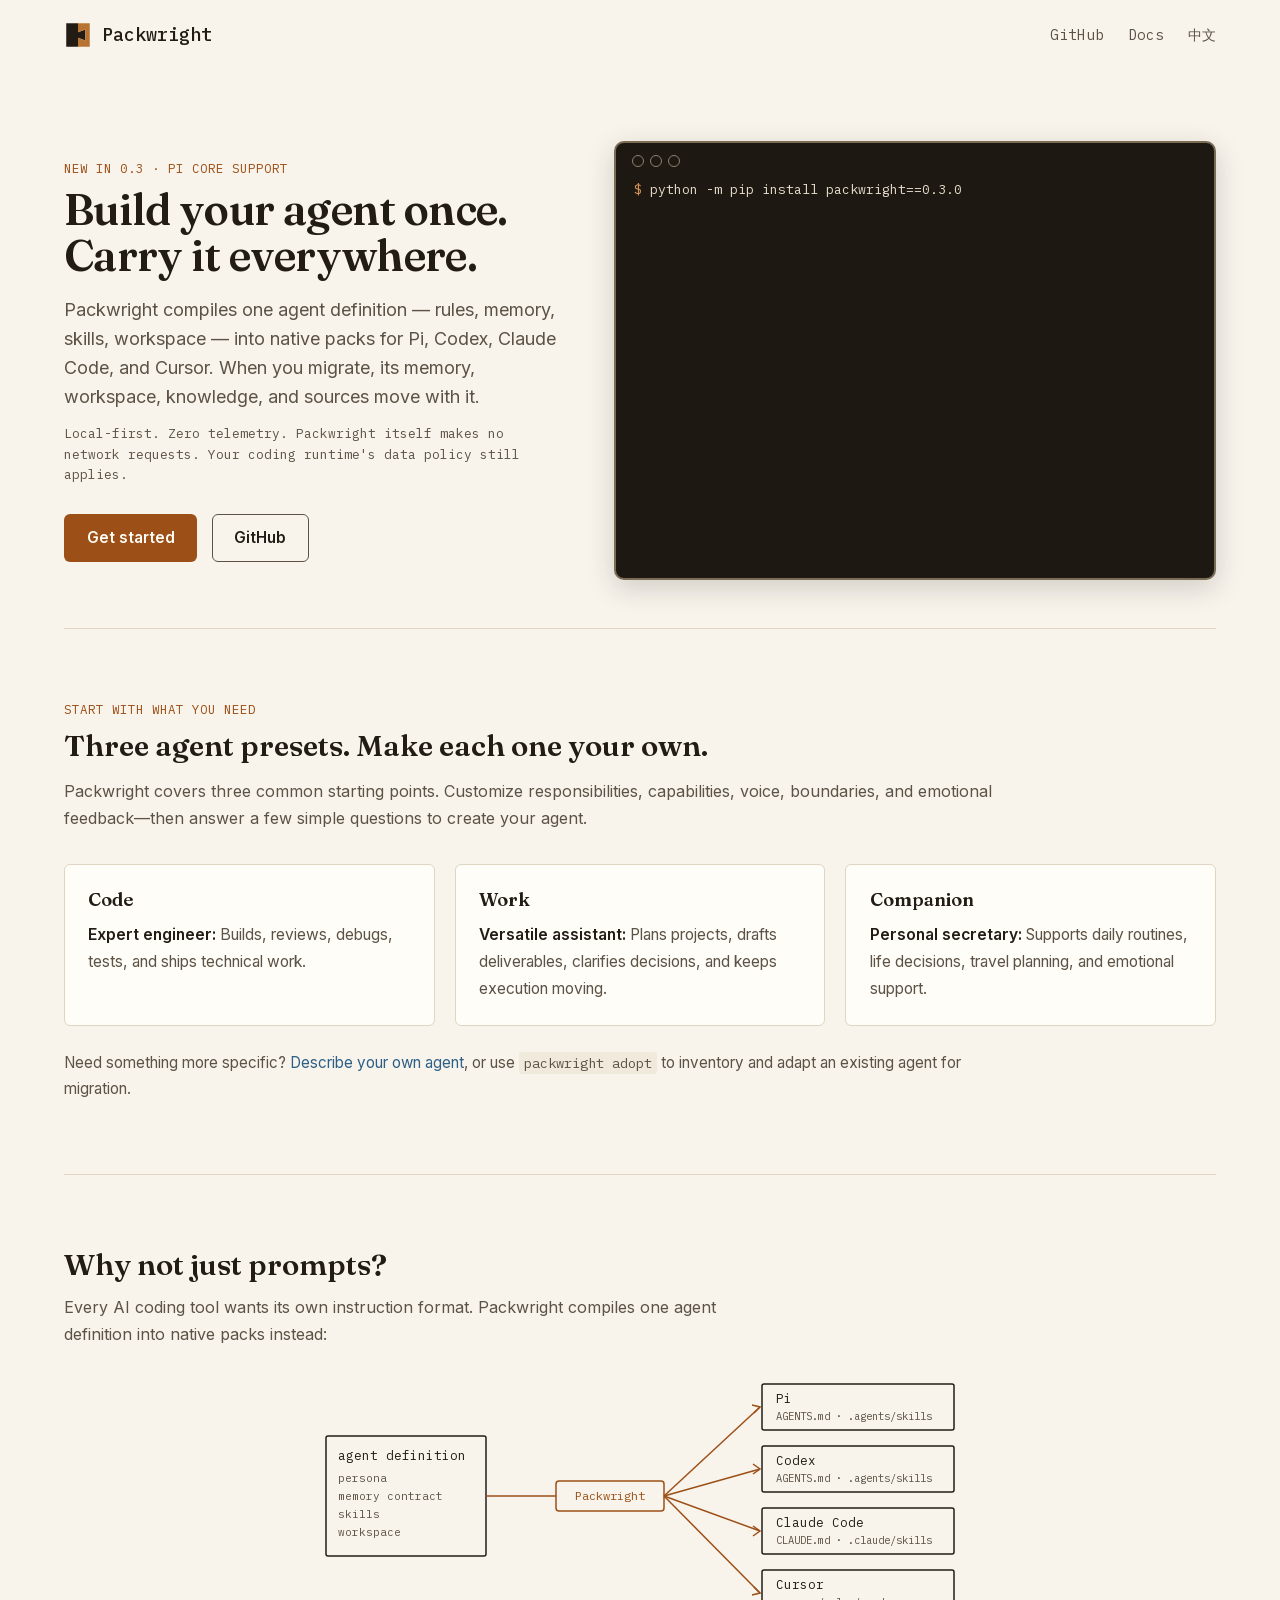
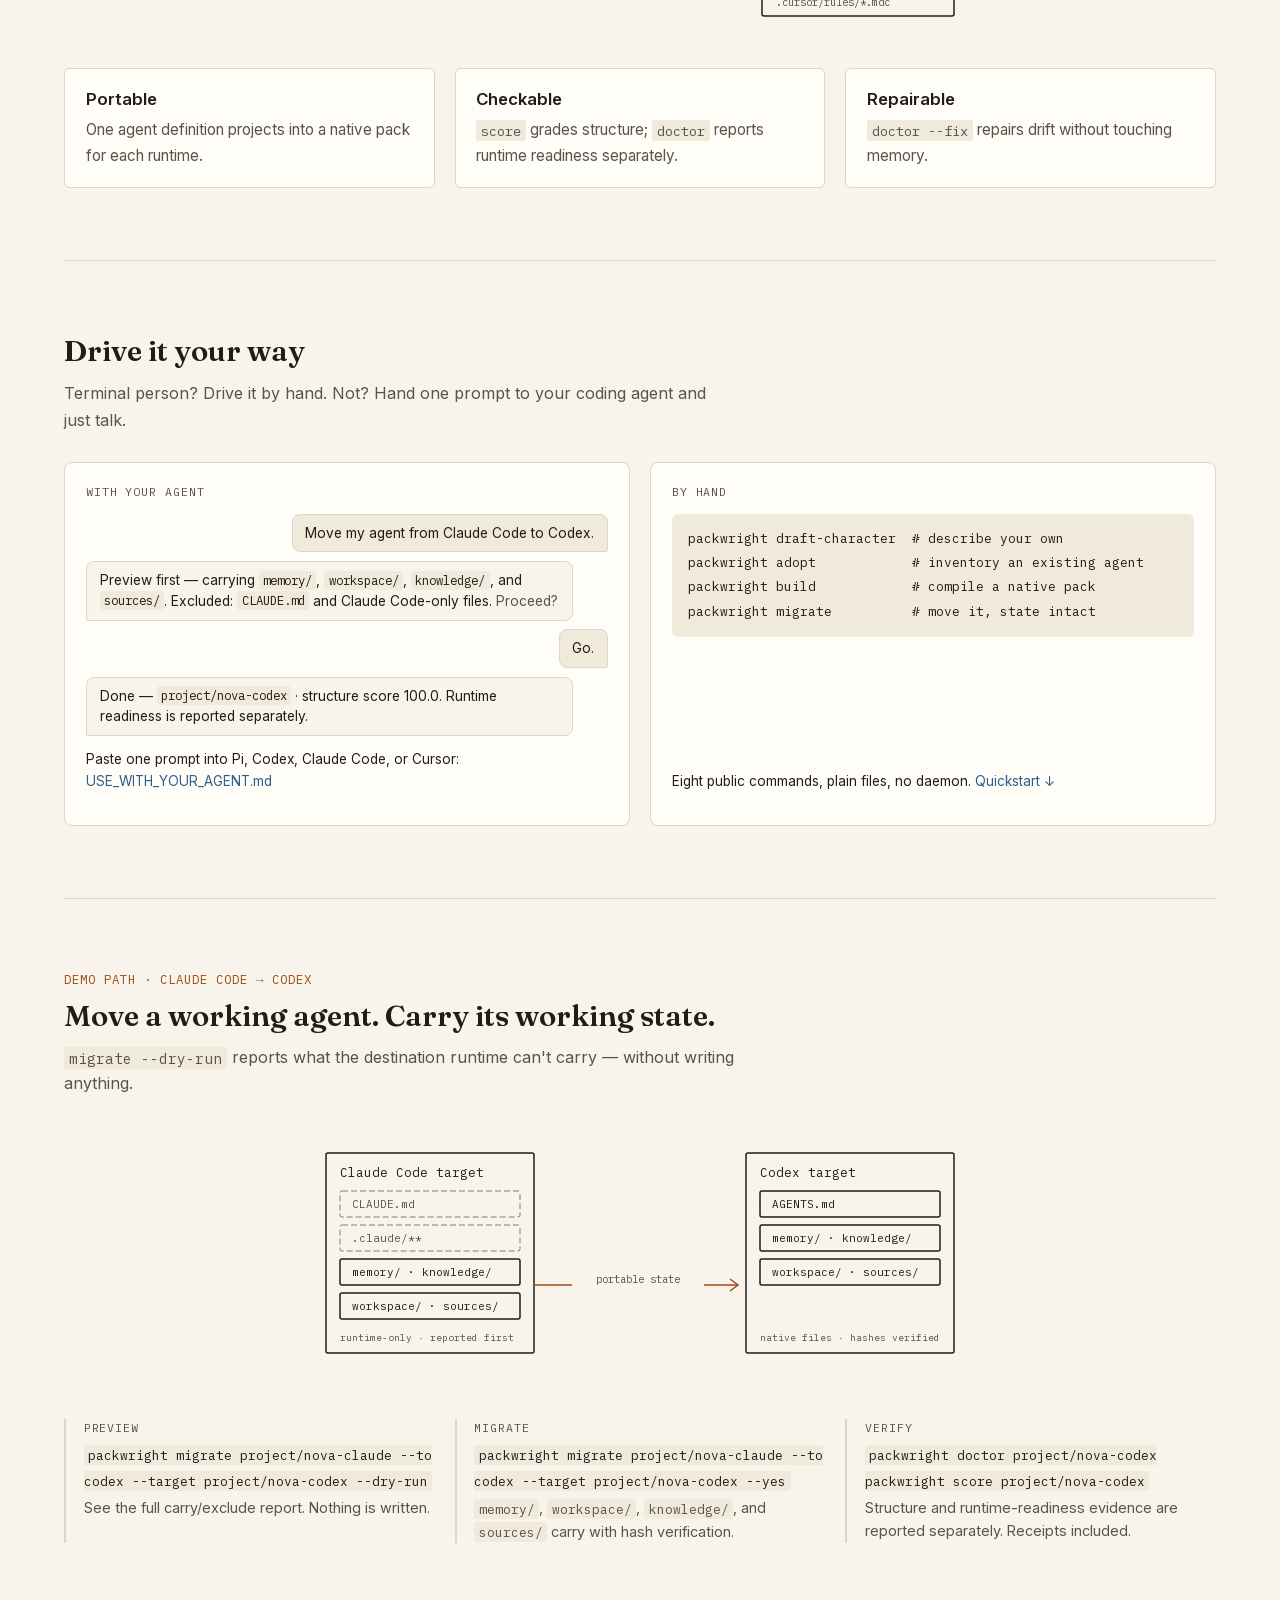
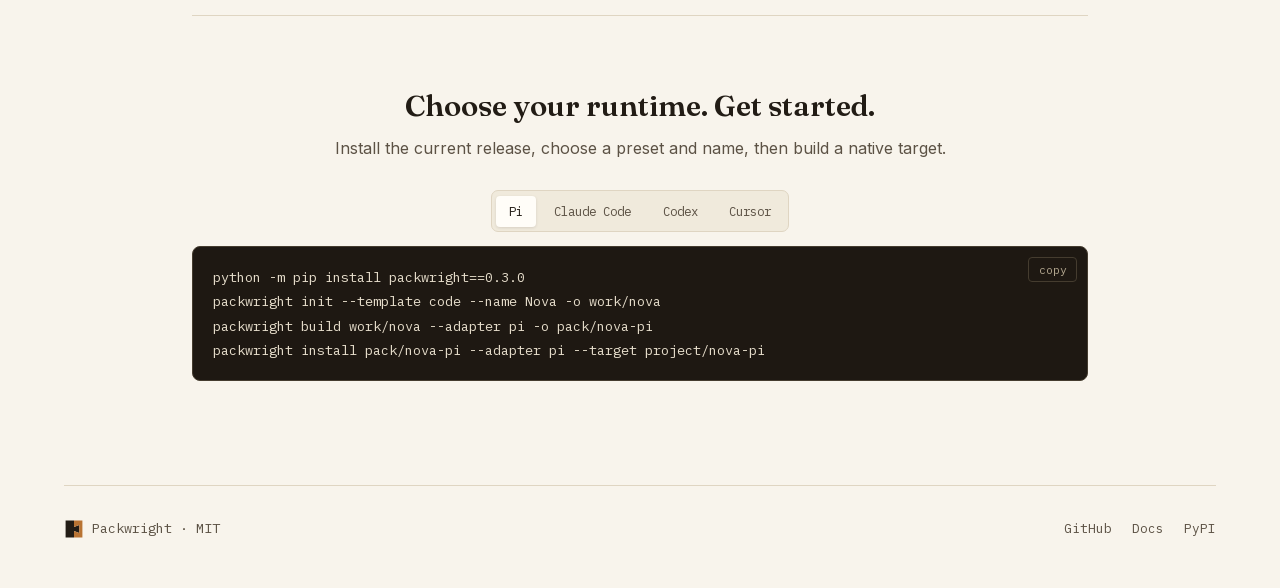
==== commit 4a979c09: "Release Packwright 0.3.0 with Pi Core support" ====
--- a/site/index.html
+++ b/site/index.html
@@ -13,18 +13,18 @@
 <link rel="preload" href="../assets/fonts/ibm-plex-mono-latin-400.woff2" as="font" type="font/woff2" crossorigin>
 <link rel="preload" href="../assets/fonts/ibm-plex-mono-latin-500.woff2" as="font" type="font/woff2" crossorigin>
 <title>Packwright — Build your agent once. Carry it everywhere.</title>
-<meta name="description" content="Packwright compiles one agent definition into native packs for Codex, Claude Code, and Cursor. Build your agent once. Carry it everywhere.">
+<meta name="description" content="Packwright 0.3 compiles one agent definition into native packs for Pi, Codex, Claude Code, and Cursor. Build your agent once. Carry it everywhere.">
 <meta property="og:type" content="website">
 <meta property="og:site_name" content="Packwright">
 <meta property="og:locale" content="en_US">
 <meta property="og:locale:alternate" content="zh_CN">
 <meta property="og:title" content="Packwright — Build your agent once. Carry it everywhere.">
-<meta property="og:description" content="Compile one agent definition into native packs for Codex, Claude Code, and Cursor.">
+<meta property="og:description" content="Now with Pi Core: compile one agent definition into native packs for Pi, Codex, Claude Code, and Cursor.">
 <meta property="og:url" content="https://pioneerjeff-labs.github.io/packwright/">
 <meta property="og:image" content="https://pioneerjeff-labs.github.io/packwright/assets/social-preview.png">
 <meta name="twitter:card" content="summary_large_image">
 <meta name="twitter:title" content="Packwright — Build your agent once. Carry it everywhere.">
-<meta name="twitter:description" content="Compile one agent definition into native packs for Codex, Claude Code, and Cursor.">
+<meta name="twitter:description" content="Now with Pi Core: native packs and portable state across Pi, Codex, Claude Code, and Cursor.">
 <meta name="twitter:image" content="https://pioneerjeff-labs.github.io/packwright/assets/social-preview.png">
 <style>
   @font-face{font-family:"Fraunces";font-style:normal;font-weight:600;font-display:swap;src:url("../assets/fonts/fraunces-latin-600.woff2") format("woff2");}
@@ -181,8 +181,9 @@
 
   <header class="hero">
     <div>
+      <p class="section-kicker">New in 0.3 · Pi Core support</p>
       <h1>Build your agent once. Carry it everywhere.</h1>
-      <p class="sub">Packwright compiles one agent definition — rules, memory, skills, workspace — into native packs for Codex, Claude Code, and Cursor. When you migrate, its memory, workspace, knowledge, and sources move with it.</p>
+      <p class="sub">Packwright compiles one agent definition — rules, memory, skills, workspace — into native packs for Pi, Codex, Claude Code, and Cursor. When you migrate, its memory, workspace, knowledge, and sources move with it.</p>
       <p class="trust">Local-first. Zero telemetry. Packwright itself makes no network requests. Your coding runtime's data policy still applies.</p>
       <div class="cta">
         <a class="btn btn-accent" href="#start">Get started</a>
@@ -210,7 +211,7 @@
   <section class="sec-border" id="why">
     <h2>Why not just prompts?</h2>
     <p class="lede">Every AI coding tool wants its own instruction format. Packwright compiles one agent definition into native packs instead:</p>
-    <svg class="diagram" viewBox="0 0 660 240" role="img" aria-label="One agent definition compiles through Packwright into native packs for Codex, Claude Code, and Cursor">
+    <svg class="diagram" viewBox="0 0 660 260" role="img" aria-label="One agent definition compiles through Packwright into native packs for Pi, Codex, Claude Code, and Cursor">
       <rect x="16" y="60" width="160" height="120" rx="2" fill="none" stroke="currentColor" stroke-width="1.5"/>
       <text x="28" y="84" font-size="12.5" fill="currentColor">agent definition</text>
       <text x="28" y="106" font-size="11" fill="var(--pw-text-muted)">persona</text>
@@ -220,25 +221,30 @@
       <line x1="176" y1="120" x2="246" y2="120" stroke="var(--pw-accent)" stroke-width="1.5"/>
       <rect x="246" y="105" width="108" height="30" rx="3" fill="none" stroke="var(--pw-accent)" stroke-width="1.5"/>
       <text x="300" y="124" font-size="12" fill="var(--pw-accent)" text-anchor="middle">Packwright</text>
-      <line x1="354" y1="120" x2="450" y2="44" stroke="var(--pw-accent)" stroke-width="1.5"/>
-      <line x1="354" y1="120" x2="450" y2="120" stroke="var(--pw-accent)" stroke-width="1.5"/>
-      <line x1="354" y1="120" x2="450" y2="196" stroke="var(--pw-accent)" stroke-width="1.5"/>
-      <path d="M442 42 L450 44 L444 50" fill="none" stroke="var(--pw-accent)" stroke-width="1.5"/>
-      <path d="M443 115 L450 120 L443 125" fill="none" stroke="var(--pw-accent)" stroke-width="1.5"/>
-      <path d="M444 190 L450 196 L442 198" fill="none" stroke="var(--pw-accent)" stroke-width="1.5"/>
-      <rect x="452" y="16" width="192" height="56" rx="2" fill="none" stroke="currentColor" stroke-width="1.5"/>
-      <text x="466" y="38" font-size="12.5" fill="currentColor">Codex</text>
-      <text x="466" y="58" font-size="10.5" fill="var(--pw-text-muted)">AGENTS.md · .agents/skills</text>
-      <rect x="452" y="92" width="192" height="56" rx="2" fill="none" stroke="currentColor" stroke-width="1.5"/>
-      <text x="466" y="114" font-size="12.5" fill="currentColor">Claude Code</text>
-      <text x="466" y="134" font-size="10.5" fill="var(--pw-text-muted)">CLAUDE.md · .claude/skills</text>
-      <rect x="452" y="168" width="192" height="56" rx="2" fill="none" stroke="currentColor" stroke-width="1.5"/>
-      <text x="466" y="190" font-size="12.5" fill="currentColor">Cursor</text>
-      <text x="466" y="210" font-size="10.5" fill="var(--pw-text-muted)">.cursor/rules/*.mdc</text>
+      <line x1="354" y1="120" x2="450" y2="31" stroke="var(--pw-accent)" stroke-width="1.5"/>
+      <line x1="354" y1="120" x2="450" y2="93" stroke="var(--pw-accent)" stroke-width="1.5"/>
+      <line x1="354" y1="120" x2="450" y2="155" stroke="var(--pw-accent)" stroke-width="1.5"/>
+      <line x1="354" y1="120" x2="450" y2="217" stroke="var(--pw-accent)" stroke-width="1.5"/>
+      <path d="M442 29 L450 31 L444 37" fill="none" stroke="var(--pw-accent)" stroke-width="1.5"/>
+      <path d="M443 88 L450 93 L443 98" fill="none" stroke="var(--pw-accent)" stroke-width="1.5"/>
+      <path d="M443 150 L450 155 L443 160" fill="none" stroke="var(--pw-accent)" stroke-width="1.5"/>
+      <path d="M444 211 L450 217 L442 219" fill="none" stroke="var(--pw-accent)" stroke-width="1.5"/>
+      <rect x="452" y="8" width="192" height="46" rx="2" fill="none" stroke="currentColor" stroke-width="1.5"/>
+      <text x="466" y="27" font-size="12.5" fill="currentColor">Pi</text>
+      <text x="466" y="44" font-size="10.5" fill="var(--pw-text-muted)">AGENTS.md · .agents/skills</text>
+      <rect x="452" y="70" width="192" height="46" rx="2" fill="none" stroke="currentColor" stroke-width="1.5"/>
+      <text x="466" y="89" font-size="12.5" fill="currentColor">Codex</text>
+      <text x="466" y="106" font-size="10.5" fill="var(--pw-text-muted)">AGENTS.md · .agents/skills</text>
+      <rect x="452" y="132" width="192" height="46" rx="2" fill="none" stroke="currentColor" stroke-width="1.5"/>
+      <text x="466" y="151" font-size="12.5" fill="currentColor">Claude Code</text>
+      <text x="466" y="168" font-size="10.5" fill="var(--pw-text-muted)">CLAUDE.md · .claude/skills</text>
+      <rect x="452" y="194" width="192" height="46" rx="2" fill="none" stroke="currentColor" stroke-width="1.5"/>
+      <text x="466" y="213" font-size="12.5" fill="currentColor">Cursor</text>
+      <text x="466" y="230" font-size="10.5" fill="var(--pw-text-muted)">.cursor/rules/*.mdc</text>
     </svg>
     <div class="cols">
       <div class="card"><h3>Portable</h3><p>One agent definition projects into a native pack for each runtime.</p></div>
-      <div class="card"><h3>Checkable</h3><p><code>score</code> grades every pack — the rules are in the repo.</p></div>
+      <div class="card"><h3>Checkable</h3><p><code>score</code> grades structure; <code>doctor</code> reports runtime readiness separately.</p></div>
       <div class="card"><h3>Repairable</h3><p><code>doctor --fix</code> repairs drift without touching memory.</p></div>
     </div>
   </section>
@@ -253,9 +259,9 @@
           <div class="bub bub-u">Move my agent from Claude Code to Codex.</div>
           <div class="bub bub-a">Preview first — carrying <code>memory/</code>, <code>workspace/</code>, <code>knowledge/</code>, and <code>sources/</code>. Excluded: <code>CLAUDE.md</code> and Claude Code-only files. <em>Proceed?</em></div>
           <div class="bub bub-u">Go.</div>
-          <div class="bub bub-a">Done — <code>project/nova-codex</code> · installed score 100.0.</div>
+          <div class="bub bub-a">Done — <code>project/nova-codex</code> · structure score 100.0. Runtime readiness is reported separately.</div>
         </div>
-        <p class="foot">Paste one prompt into Claude Code, Codex, or Cursor: <a href="https://github.com/pioneerjeff-labs/packwright/blob/main/docs/USE_WITH_YOUR_AGENT.md">USE_WITH_YOUR_AGENT.md</a></p>
+        <p class="foot">Paste one prompt into Pi, Codex, Claude Code, or Cursor: <a href="https://github.com/pioneerjeff-labs/packwright/blob/main/docs/USE_WITH_YOUR_AGENT.md">USE_WITH_YOUR_AGENT.md</a></p>
       </div>
       <div class="panel">
         <span class="tag">by hand</span>
@@ -302,7 +308,7 @@
     <div class="steps">
       <div class="step"><span class="n">preview</span><code>packwright migrate project/nova-claude --to codex --target project/nova-codex --dry-run</code><p>See the full carry/exclude report. Nothing is written.</p></div>
       <div class="step"><span class="n">migrate</span><code>packwright migrate project/nova-claude --to codex --target project/nova-codex --yes</code><p><code>memory/</code>, <code>workspace/</code>, <code>knowledge/</code>, and <code>sources/</code> carry with hash verification.</p></div>
-      <div class="step"><span class="n">verify</span><code>packwright doctor project/nova-codex<br>packwright score project/nova-codex</code><p>The installed destination is checked and graded. Receipts included.</p></div>
+      <div class="step"><span class="n">verify</span><code>packwright doctor project/nova-codex<br>packwright score project/nova-codex</code><p>Structure and runtime-readiness evidence are reported separately. Receipts included.</p></div>
     </div>
   </section>
 
@@ -310,16 +316,17 @@
     <h2>Choose your runtime. Get started.</h2>
     <p class="lede">Install the current release, choose a preset and name, then build a native target.</p>
     <div class="runtime-tabs" role="tablist" aria-label="Choose a runtime">
-      <button class="runtime-tab" id="runtime-claude" type="button" role="tab" aria-selected="true" aria-controls="quickstart-panel" data-adapter="claude-code">Claude Code</button>
+      <button class="runtime-tab" id="runtime-pi" type="button" role="tab" aria-selected="true" aria-controls="quickstart-panel" data-adapter="pi">Pi</button>
+      <button class="runtime-tab" id="runtime-claude" type="button" role="tab" aria-selected="false" aria-controls="quickstart-panel" data-adapter="claude-code" tabindex="-1">Claude Code</button>
       <button class="runtime-tab" id="runtime-codex" type="button" role="tab" aria-selected="false" aria-controls="quickstart-panel" data-adapter="codex" tabindex="-1">Codex</button>
       <button class="runtime-tab" id="runtime-cursor" type="button" role="tab" aria-selected="false" aria-controls="quickstart-panel" data-adapter="cursor" tabindex="-1">Cursor</button>
     </div>
-    <div class="codeblock" id="quickstart-panel" role="tabpanel" aria-labelledby="runtime-claude">
+    <div class="codeblock" id="quickstart-panel" role="tabpanel" aria-labelledby="runtime-pi">
       <button class="copybtn" id="copyqs" aria-label="Copy quickstart commands">copy</button>
-      <pre id="qs-code">python -m pip install packwright==0.1.0
+      <pre id="qs-code">python -m pip install packwright==0.3.0
 packwright init --template code --name Nova -o work/nova
-packwright build work/nova --adapter claude-code -o pack/nova-claude
-packwright install pack/nova-claude --adapter claude-code --target project/nova-claude</pre>
+packwright build work/nova --adapter pi -o pack/nova-pi
+packwright install pack/nova-pi --adapter pi --target project/nova-pi</pre>
     </div>
   </section>
 
@@ -334,7 +341,7 @@
     <div class="flinks">
       <a href="https://github.com/pioneerjeff-labs/packwright">GitHub</a>
       <a href="https://github.com/pioneerjeff-labs/packwright/blob/main/docs/CLI.md">Docs</a>
-      <a href="https://pypi.org/project/packwright/0.1.0/">PyPI</a>
+      <a href="https://pypi.org/project/packwright/0.3.0/">PyPI</a>
     </div>
   </footer>
 </div>
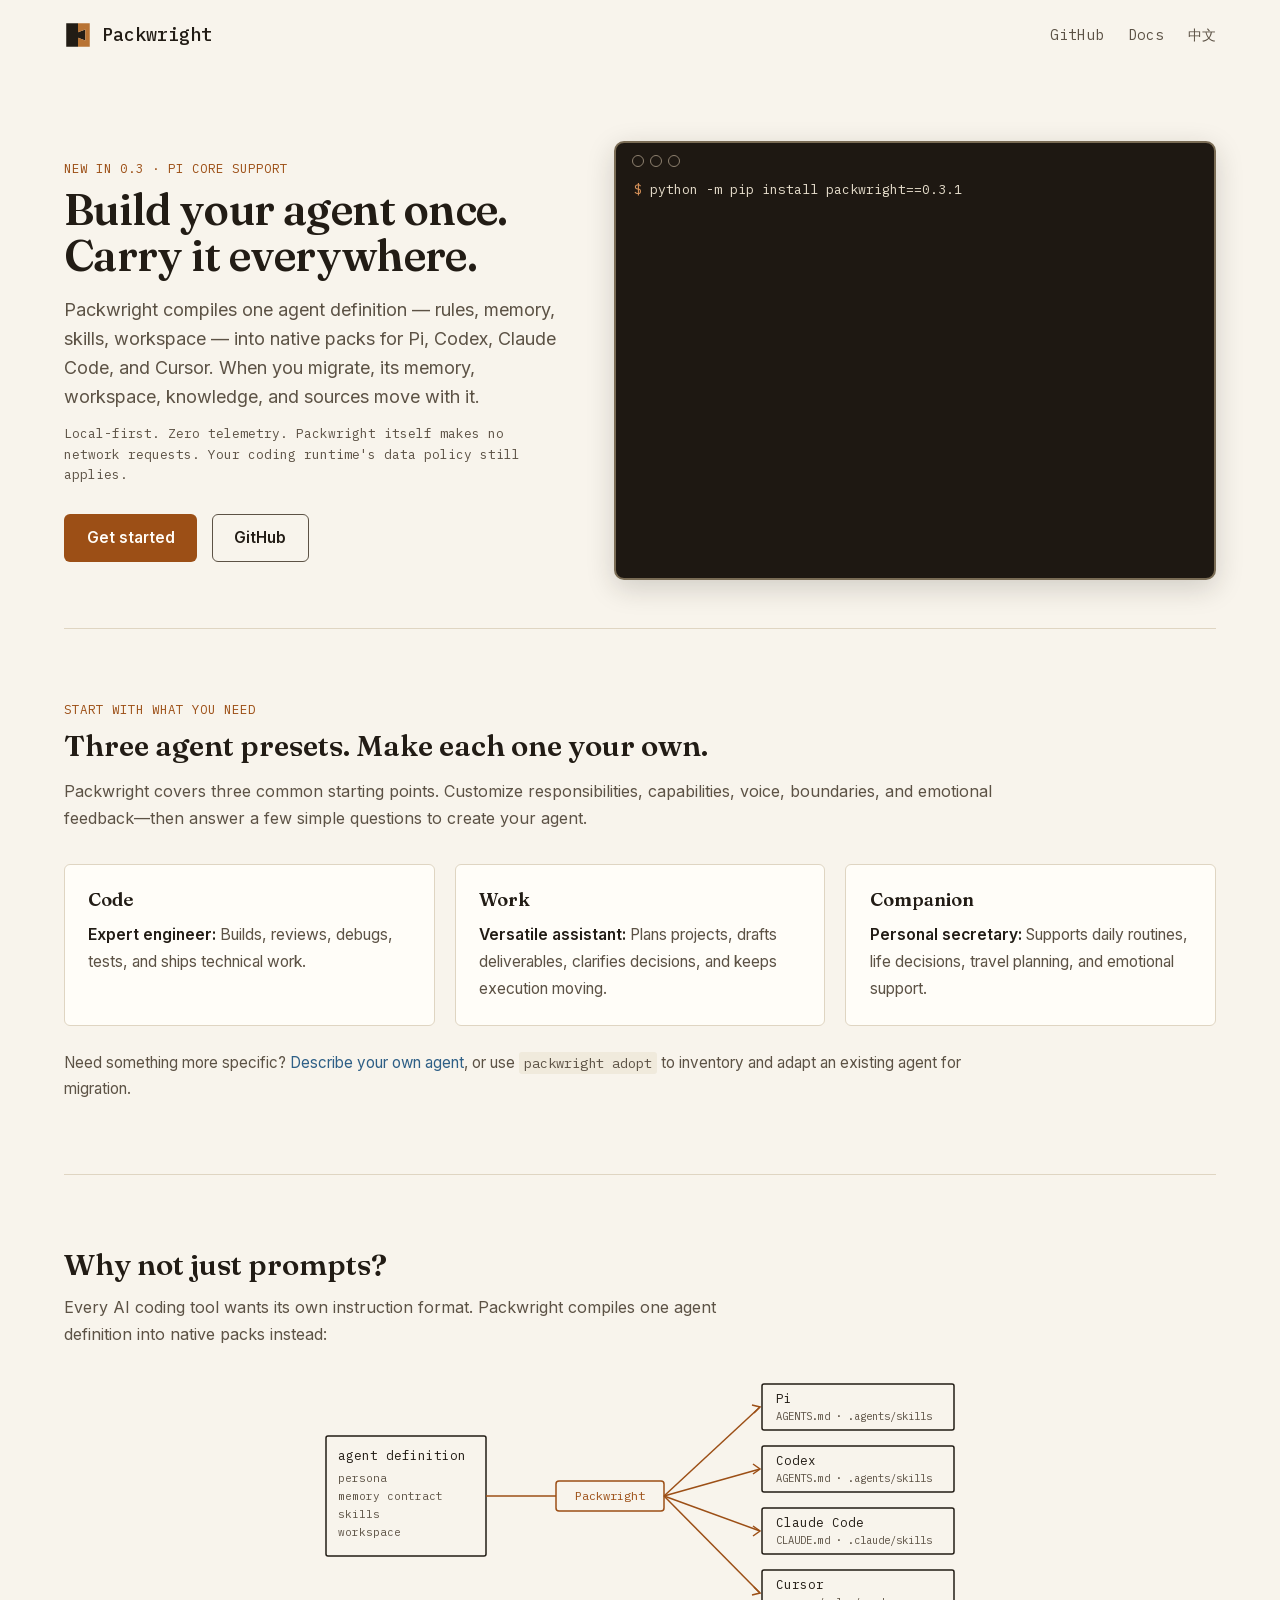
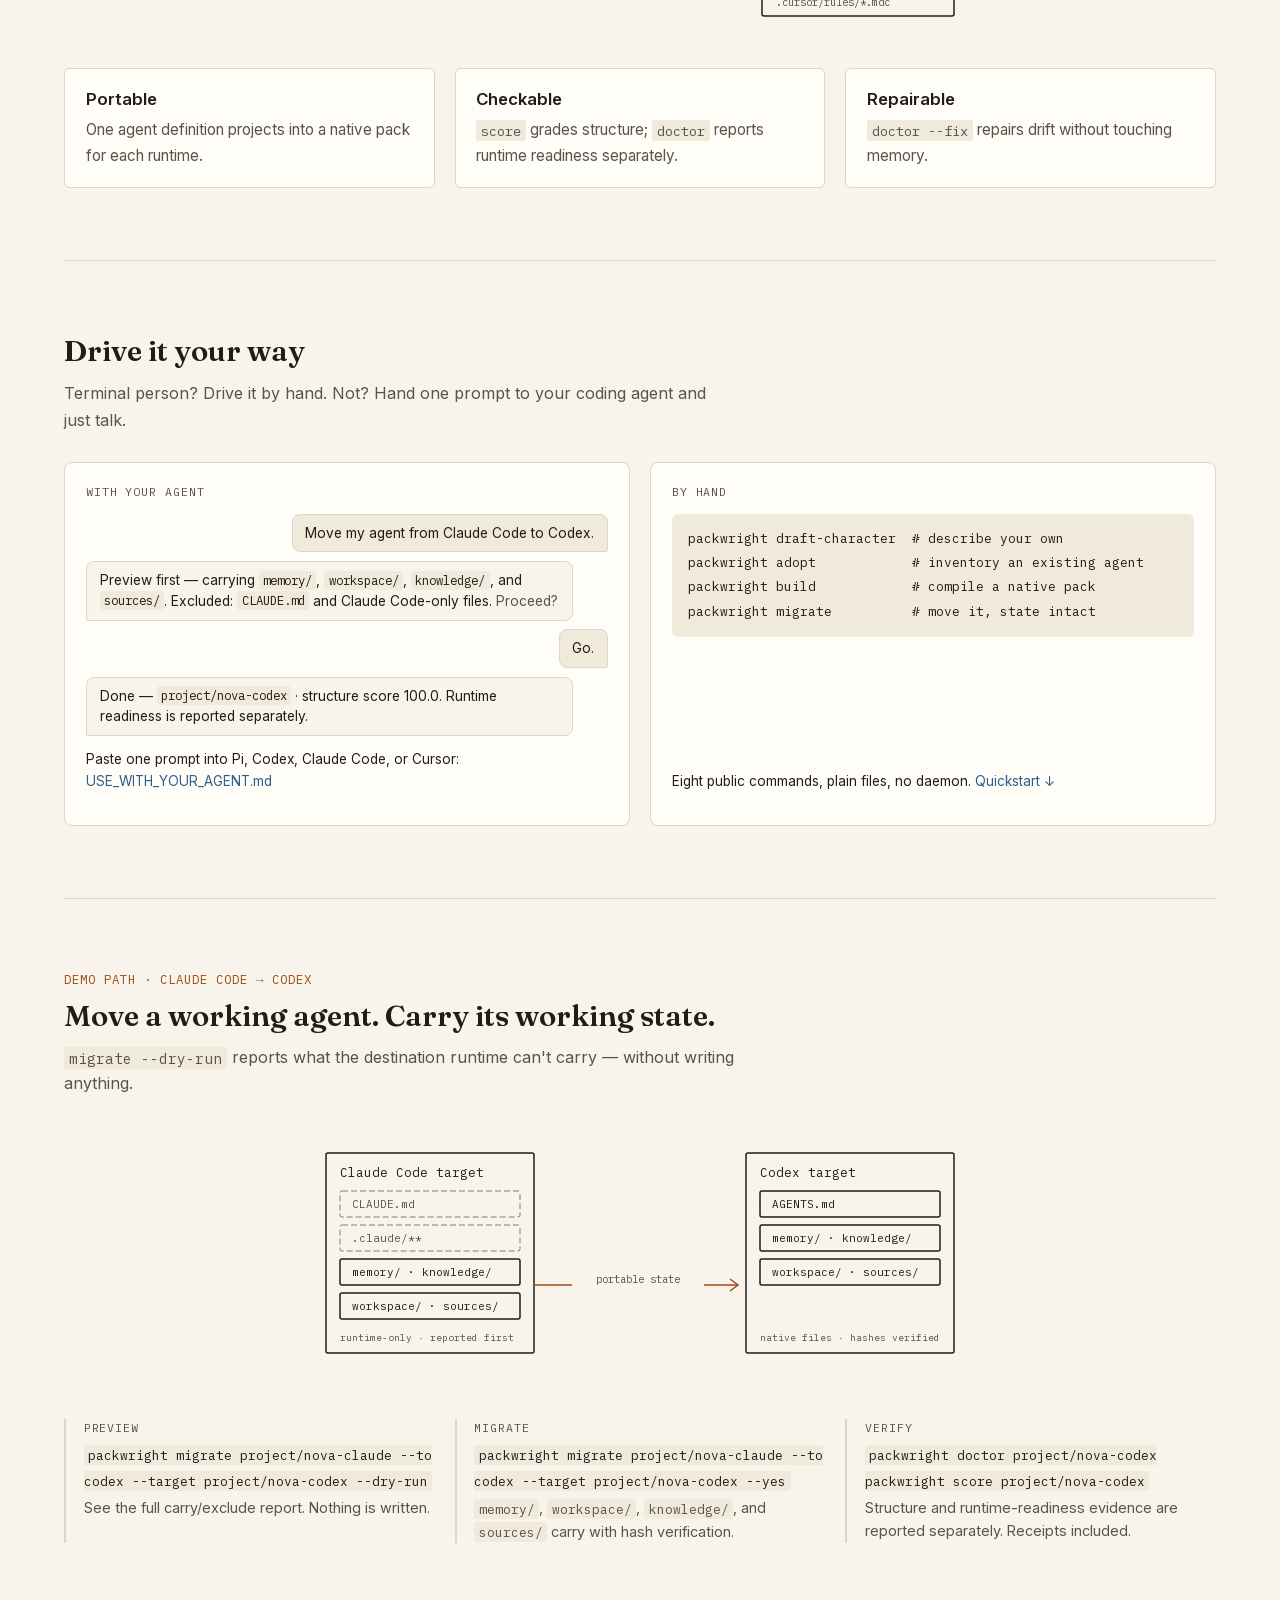
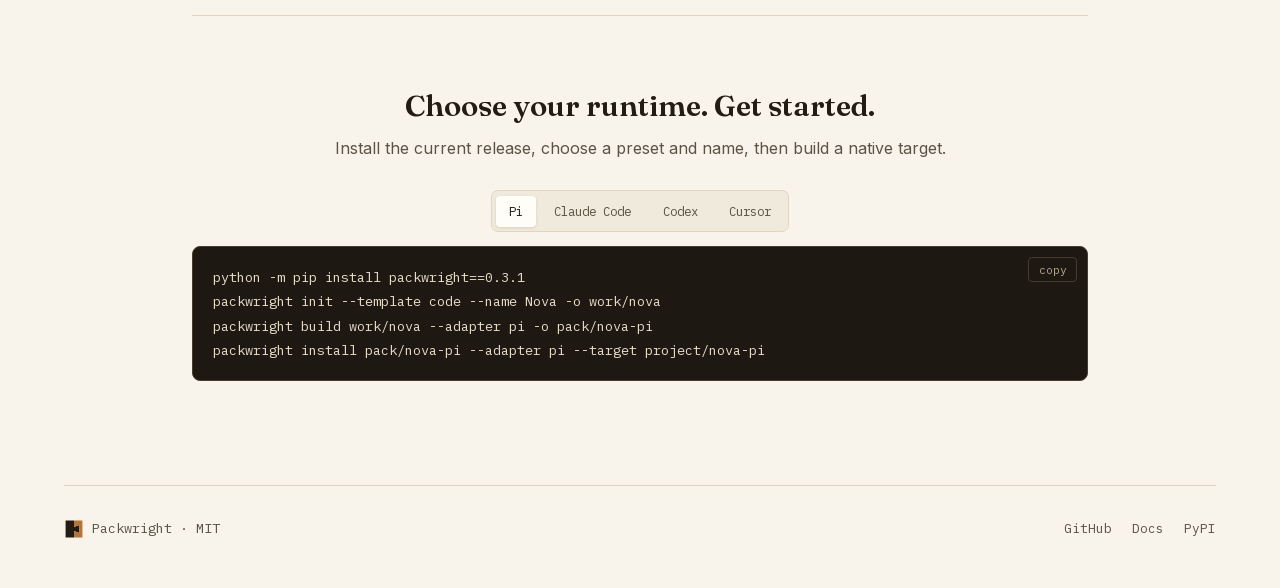
==== commit 9790e936: "Prepare Packwright 0.3.1 release" ====
--- a/site/index.html
+++ b/site/index.html
@@ -323,7 +323,7 @@
     </div>
     <div class="codeblock" id="quickstart-panel" role="tabpanel" aria-labelledby="runtime-pi">
       <button class="copybtn" id="copyqs" aria-label="Copy quickstart commands">copy</button>
-      <pre id="qs-code">python -m pip install packwright==0.3.0
+      <pre id="qs-code">python -m pip install packwright==0.3.1
 packwright init --template code --name Nova -o work/nova
 packwright build work/nova --adapter pi -o pack/nova-pi
 packwright install pack/nova-pi --adapter pi --target project/nova-pi</pre>
@@ -341,7 +341,7 @@
     <div class="flinks">
       <a href="https://github.com/pioneerjeff-labs/packwright">GitHub</a>
       <a href="https://github.com/pioneerjeff-labs/packwright/blob/main/docs/CLI.md">Docs</a>
-      <a href="https://pypi.org/project/packwright/0.3.0/">PyPI</a>
+      <a href="https://pypi.org/project/packwright/0.3.1/">PyPI</a>
     </div>
   </footer>
 </div>
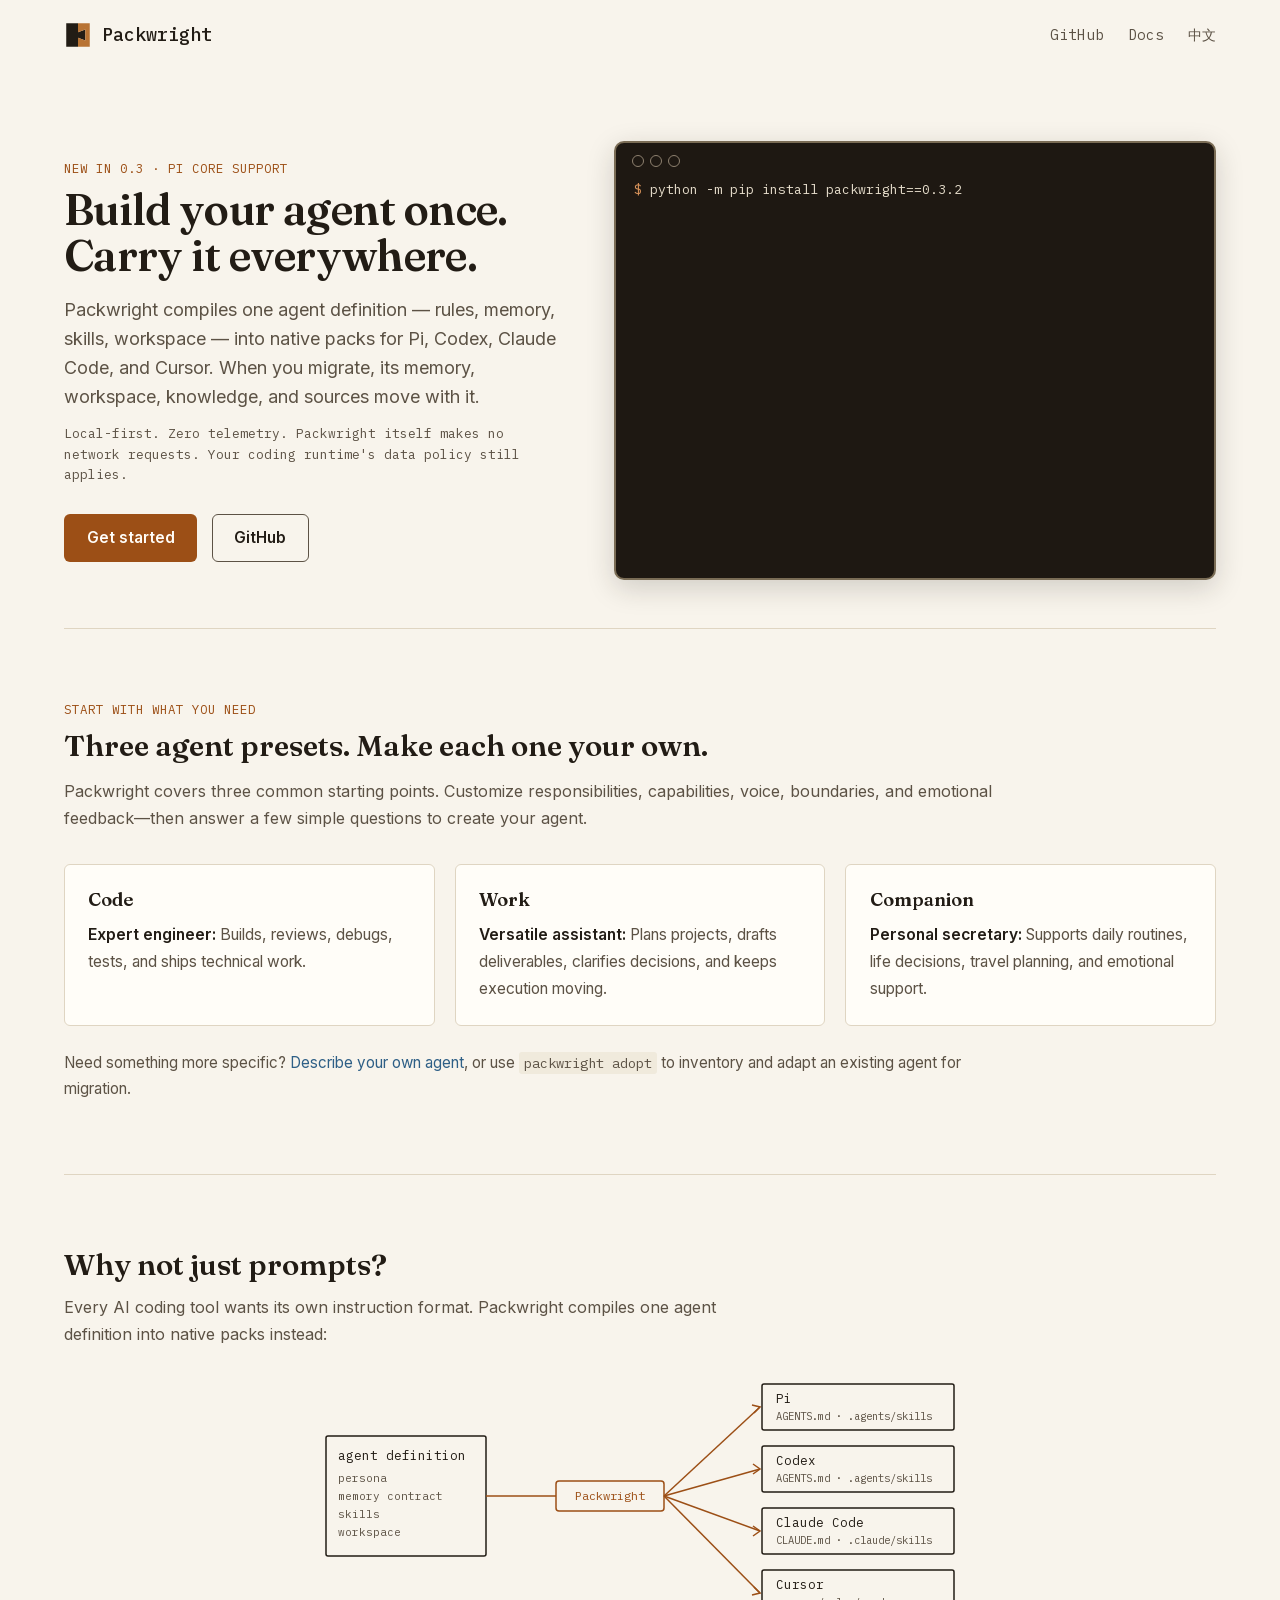
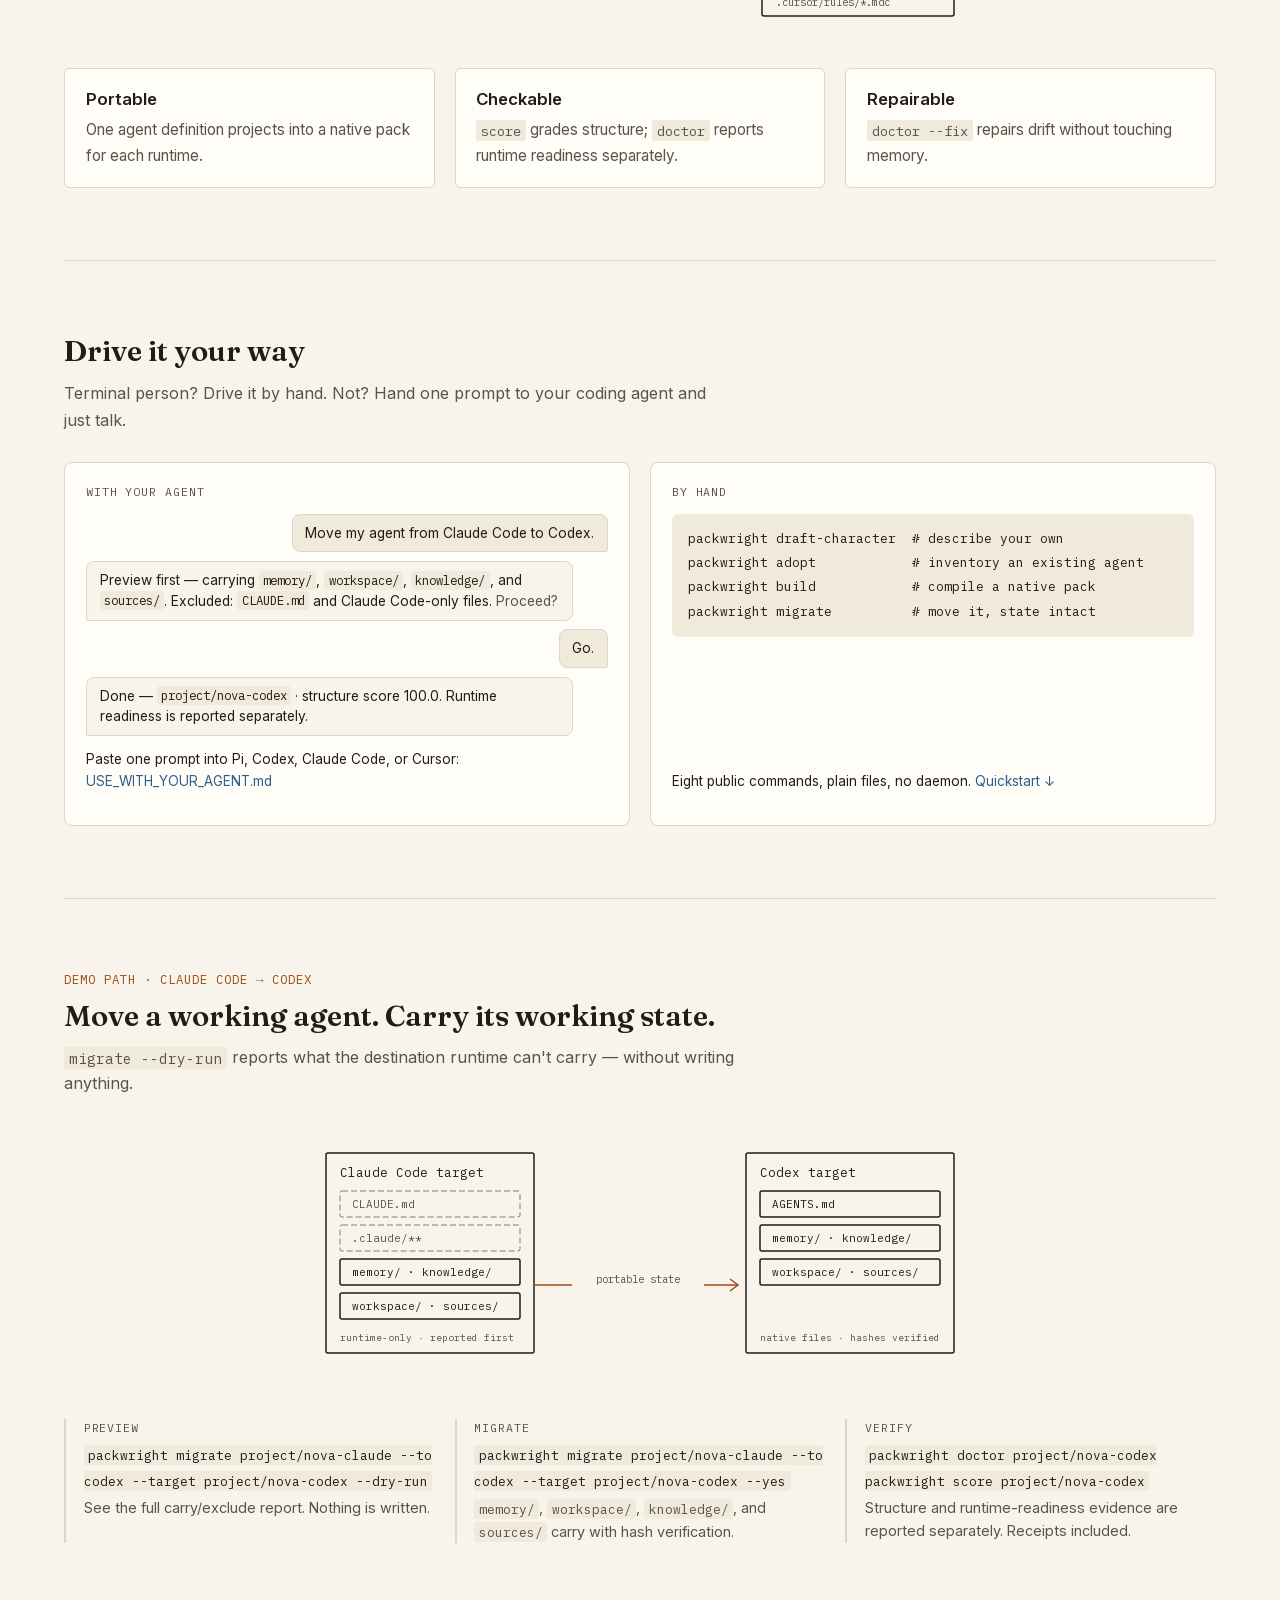
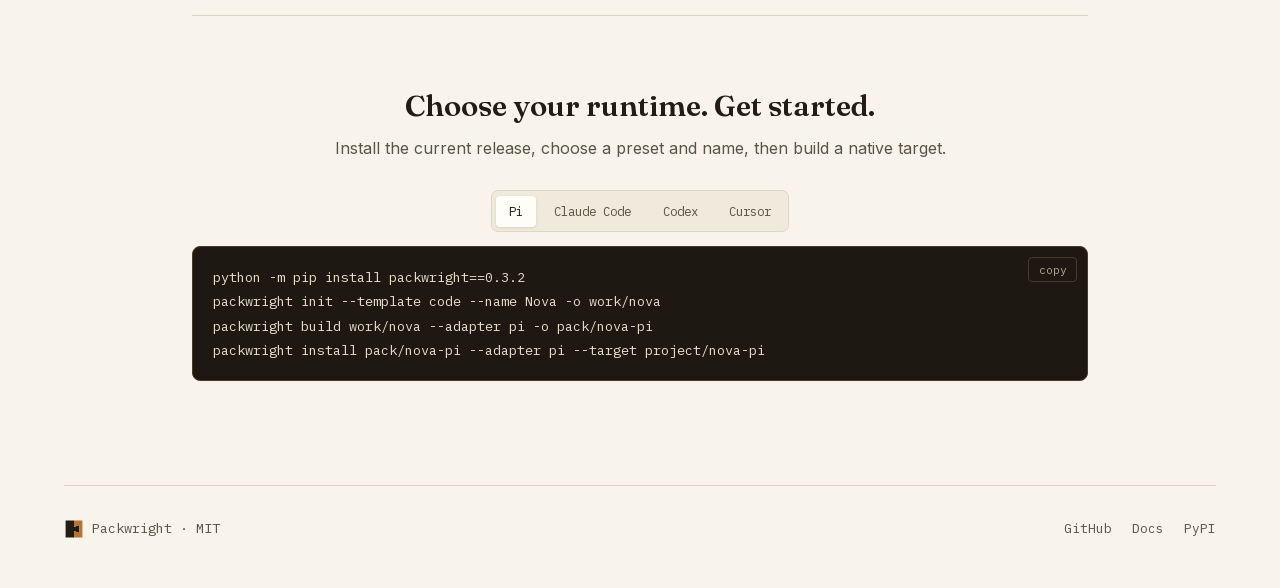
==== commit 91f75bf0: "Release Packwright 0.3.2" ====
--- a/site/index.html
+++ b/site/index.html
@@ -323,7 +323,7 @@
     </div>
     <div class="codeblock" id="quickstart-panel" role="tabpanel" aria-labelledby="runtime-pi">
       <button class="copybtn" id="copyqs" aria-label="Copy quickstart commands">copy</button>
-      <pre id="qs-code">python -m pip install packwright==0.3.1
+      <pre id="qs-code">python -m pip install packwright==0.3.2
 packwright init --template code --name Nova -o work/nova
 packwright build work/nova --adapter pi -o pack/nova-pi
 packwright install pack/nova-pi --adapter pi --target project/nova-pi</pre>
@@ -341,7 +341,7 @@
     <div class="flinks">
       <a href="https://github.com/pioneerjeff-labs/packwright">GitHub</a>
       <a href="https://github.com/pioneerjeff-labs/packwright/blob/main/docs/CLI.md">Docs</a>
-      <a href="https://pypi.org/project/packwright/0.3.1/">PyPI</a>
+      <a href="https://pypi.org/project/packwright/0.3.2/">PyPI</a>
     </div>
   </footer>
 </div>
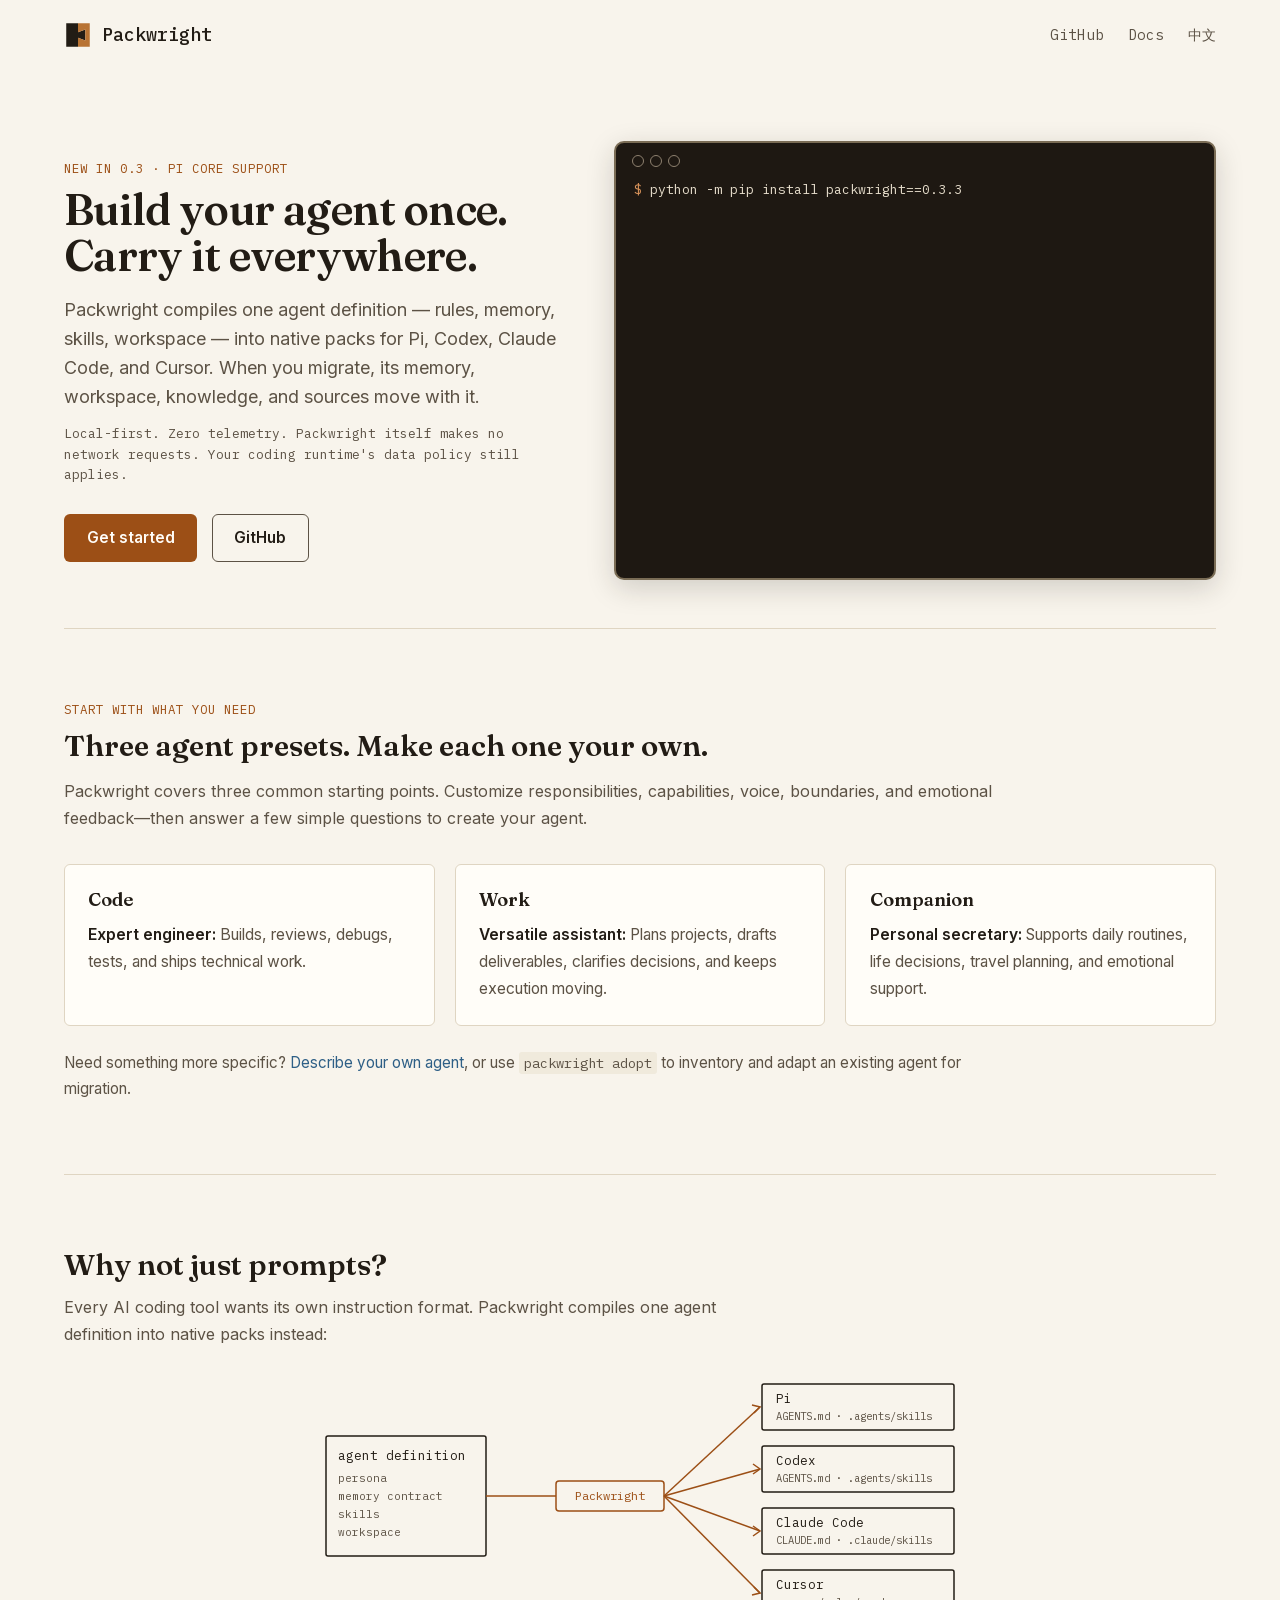
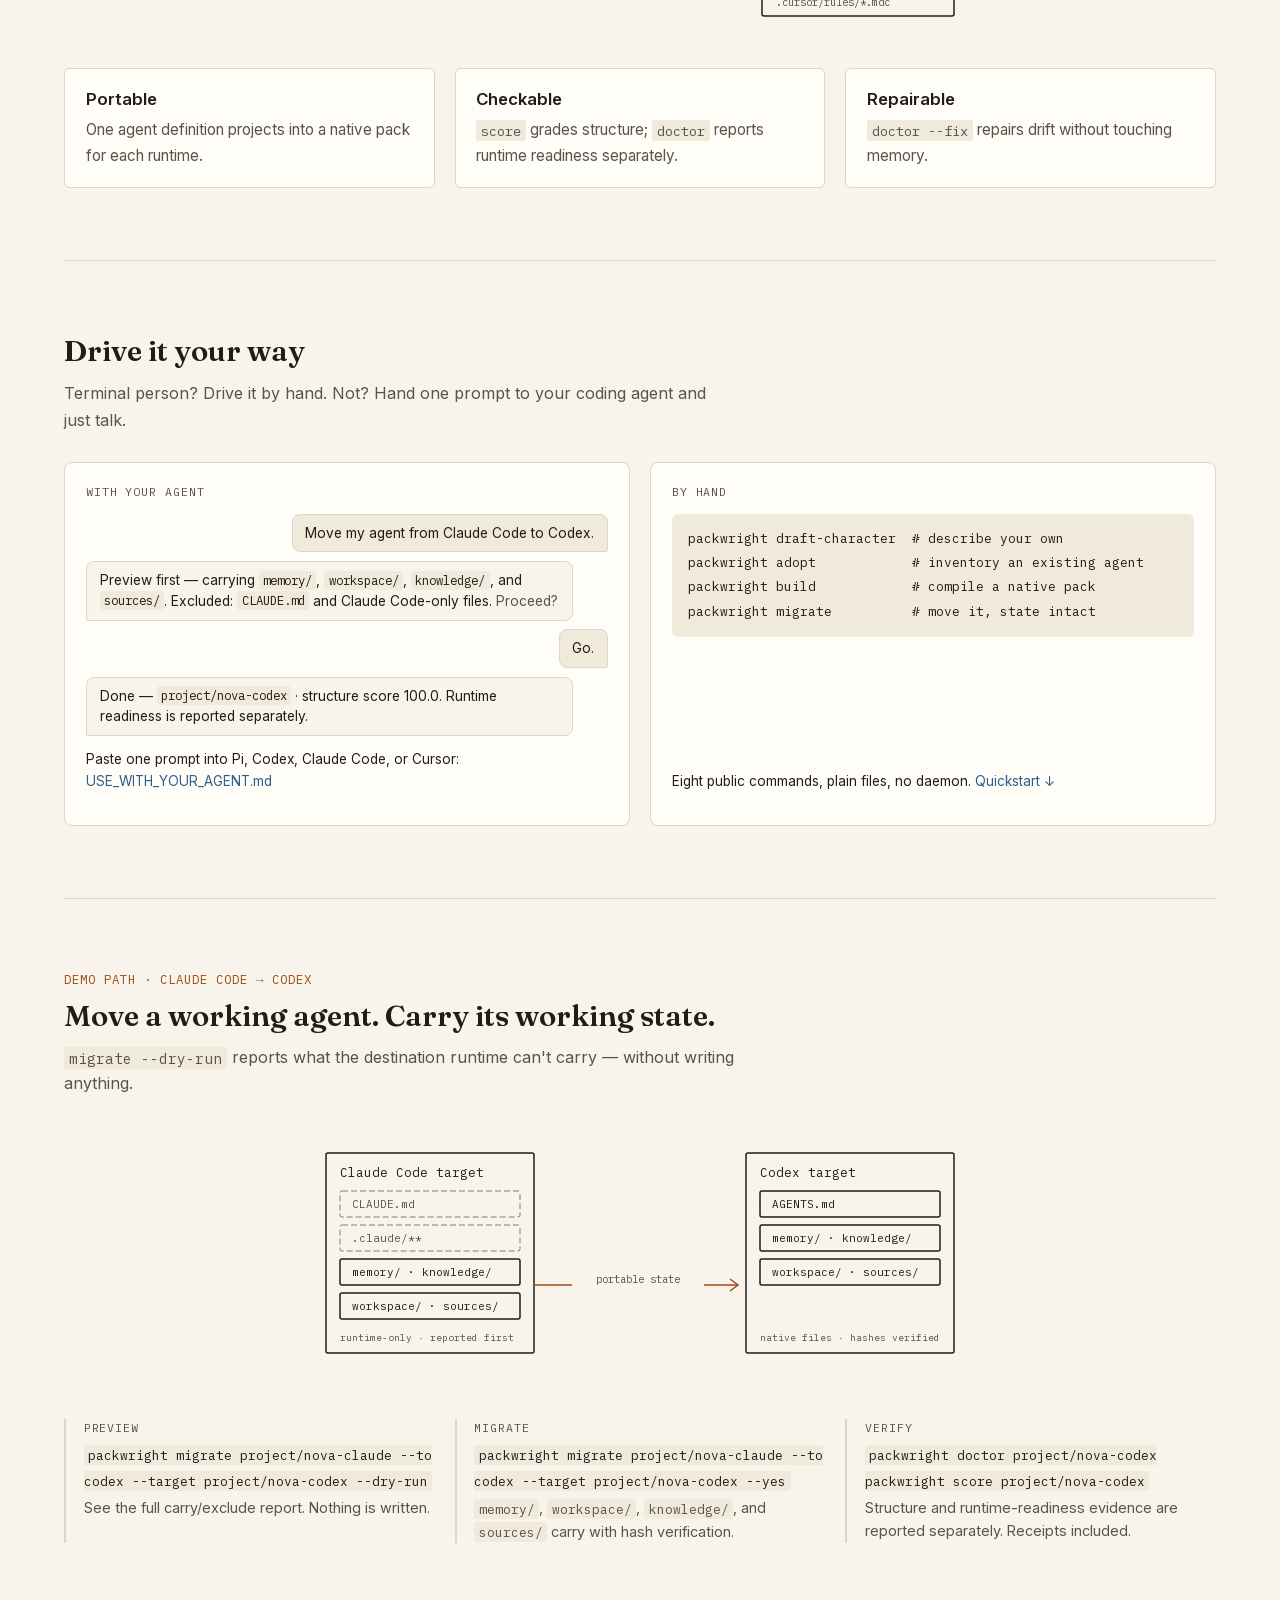
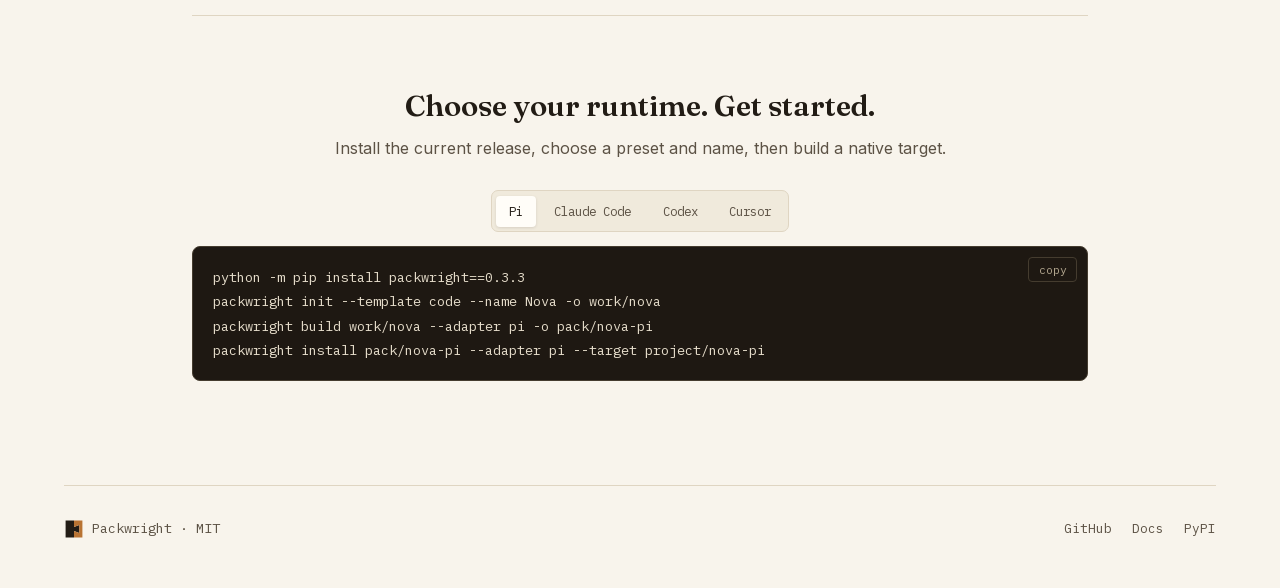
==== commit a083ac6b: "Release Packwright 0.3.3" ====
--- a/site/index.html
+++ b/site/index.html
@@ -323,7 +323,7 @@
     </div>
     <div class="codeblock" id="quickstart-panel" role="tabpanel" aria-labelledby="runtime-pi">
       <button class="copybtn" id="copyqs" aria-label="Copy quickstart commands">copy</button>
-      <pre id="qs-code">python -m pip install packwright==0.3.2
+      <pre id="qs-code">python -m pip install packwright==0.3.3
 packwright init --template code --name Nova -o work/nova
 packwright build work/nova --adapter pi -o pack/nova-pi
 packwright install pack/nova-pi --adapter pi --target project/nova-pi</pre>
@@ -341,7 +341,7 @@
     <div class="flinks">
       <a href="https://github.com/pioneerjeff-labs/packwright">GitHub</a>
       <a href="https://github.com/pioneerjeff-labs/packwright/blob/main/docs/CLI.md">Docs</a>
-      <a href="https://pypi.org/project/packwright/0.3.2/">PyPI</a>
+      <a href="https://pypi.org/project/packwright/0.3.3/">PyPI</a>
     </div>
   </footer>
 </div>
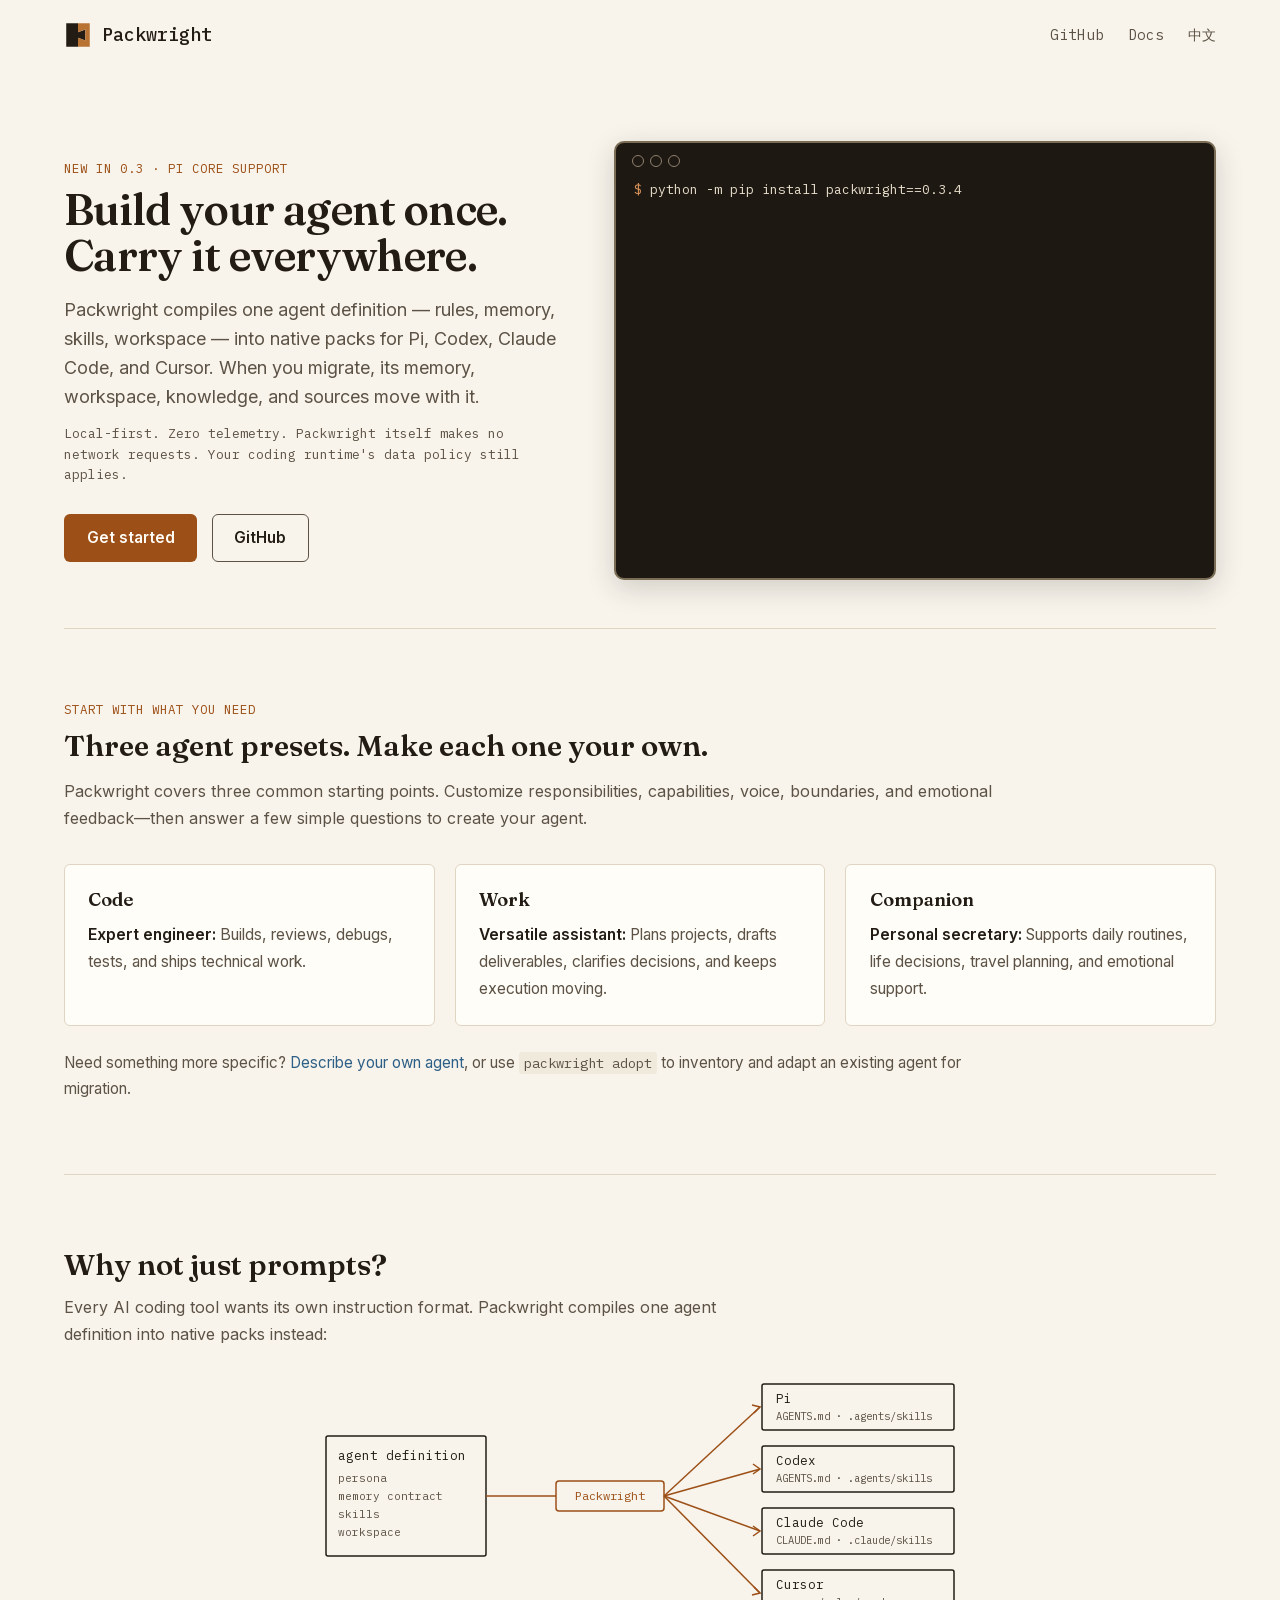
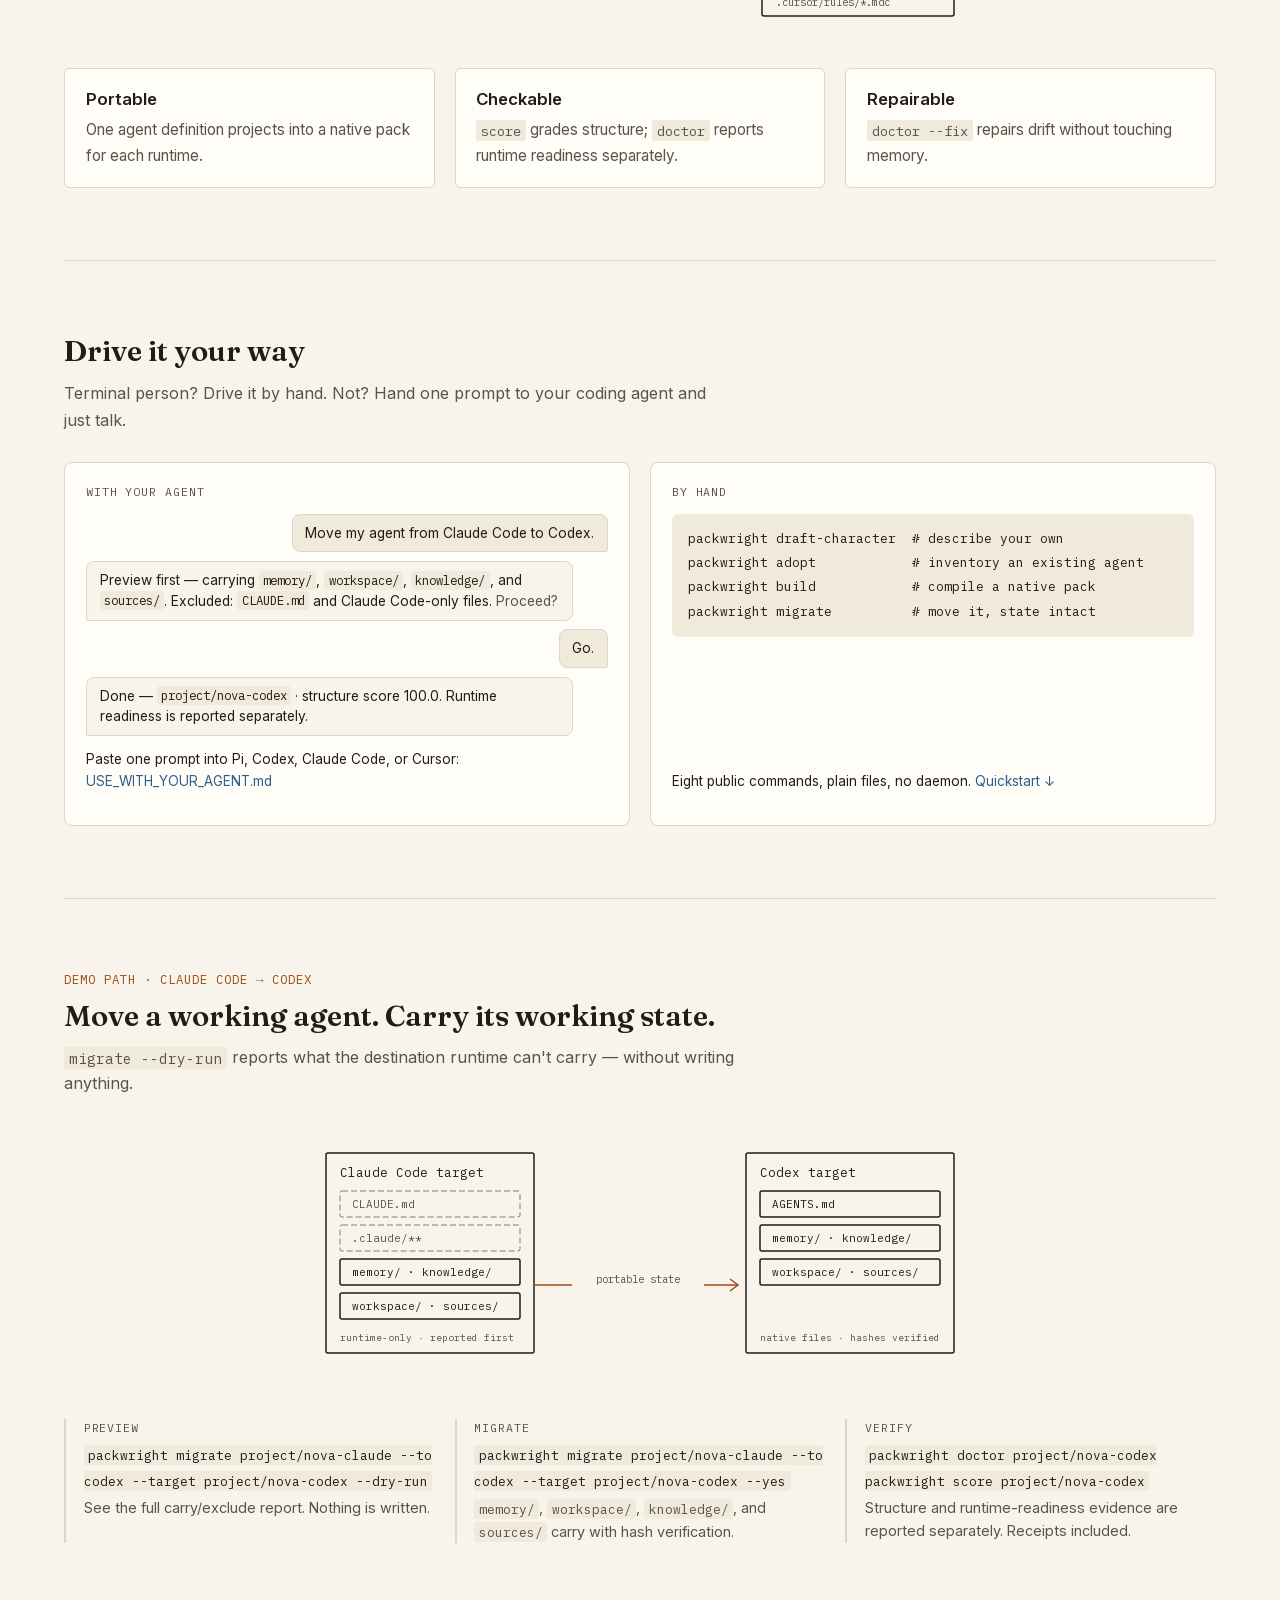
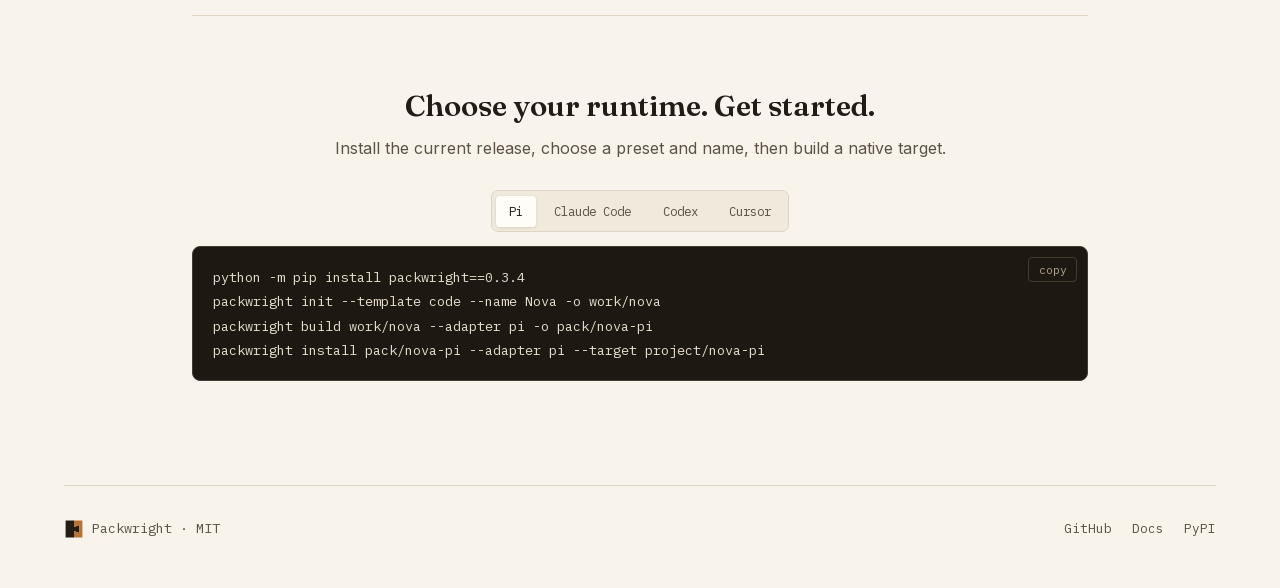
==== commit fbf22352: "fix: harden Emotion Engine rc.3 integration" ====
--- a/site/index.html
+++ b/site/index.html
@@ -323,7 +323,7 @@
     </div>
     <div class="codeblock" id="quickstart-panel" role="tabpanel" aria-labelledby="runtime-pi">
       <button class="copybtn" id="copyqs" aria-label="Copy quickstart commands">copy</button>
-      <pre id="qs-code">python -m pip install packwright==0.3.3
+      <pre id="qs-code">python -m pip install packwright==0.3.4
 packwright init --template code --name Nova -o work/nova
 packwright build work/nova --adapter pi -o pack/nova-pi
 packwright install pack/nova-pi --adapter pi --target project/nova-pi</pre>
@@ -341,7 +341,7 @@
     <div class="flinks">
       <a href="https://github.com/pioneerjeff-labs/packwright">GitHub</a>
       <a href="https://github.com/pioneerjeff-labs/packwright/blob/main/docs/CLI.md">Docs</a>
-      <a href="https://pypi.org/project/packwright/0.3.3/">PyPI</a>
+      <a href="https://pypi.org/project/packwright/0.3.4/">PyPI</a>
     </div>
   </footer>
 </div>
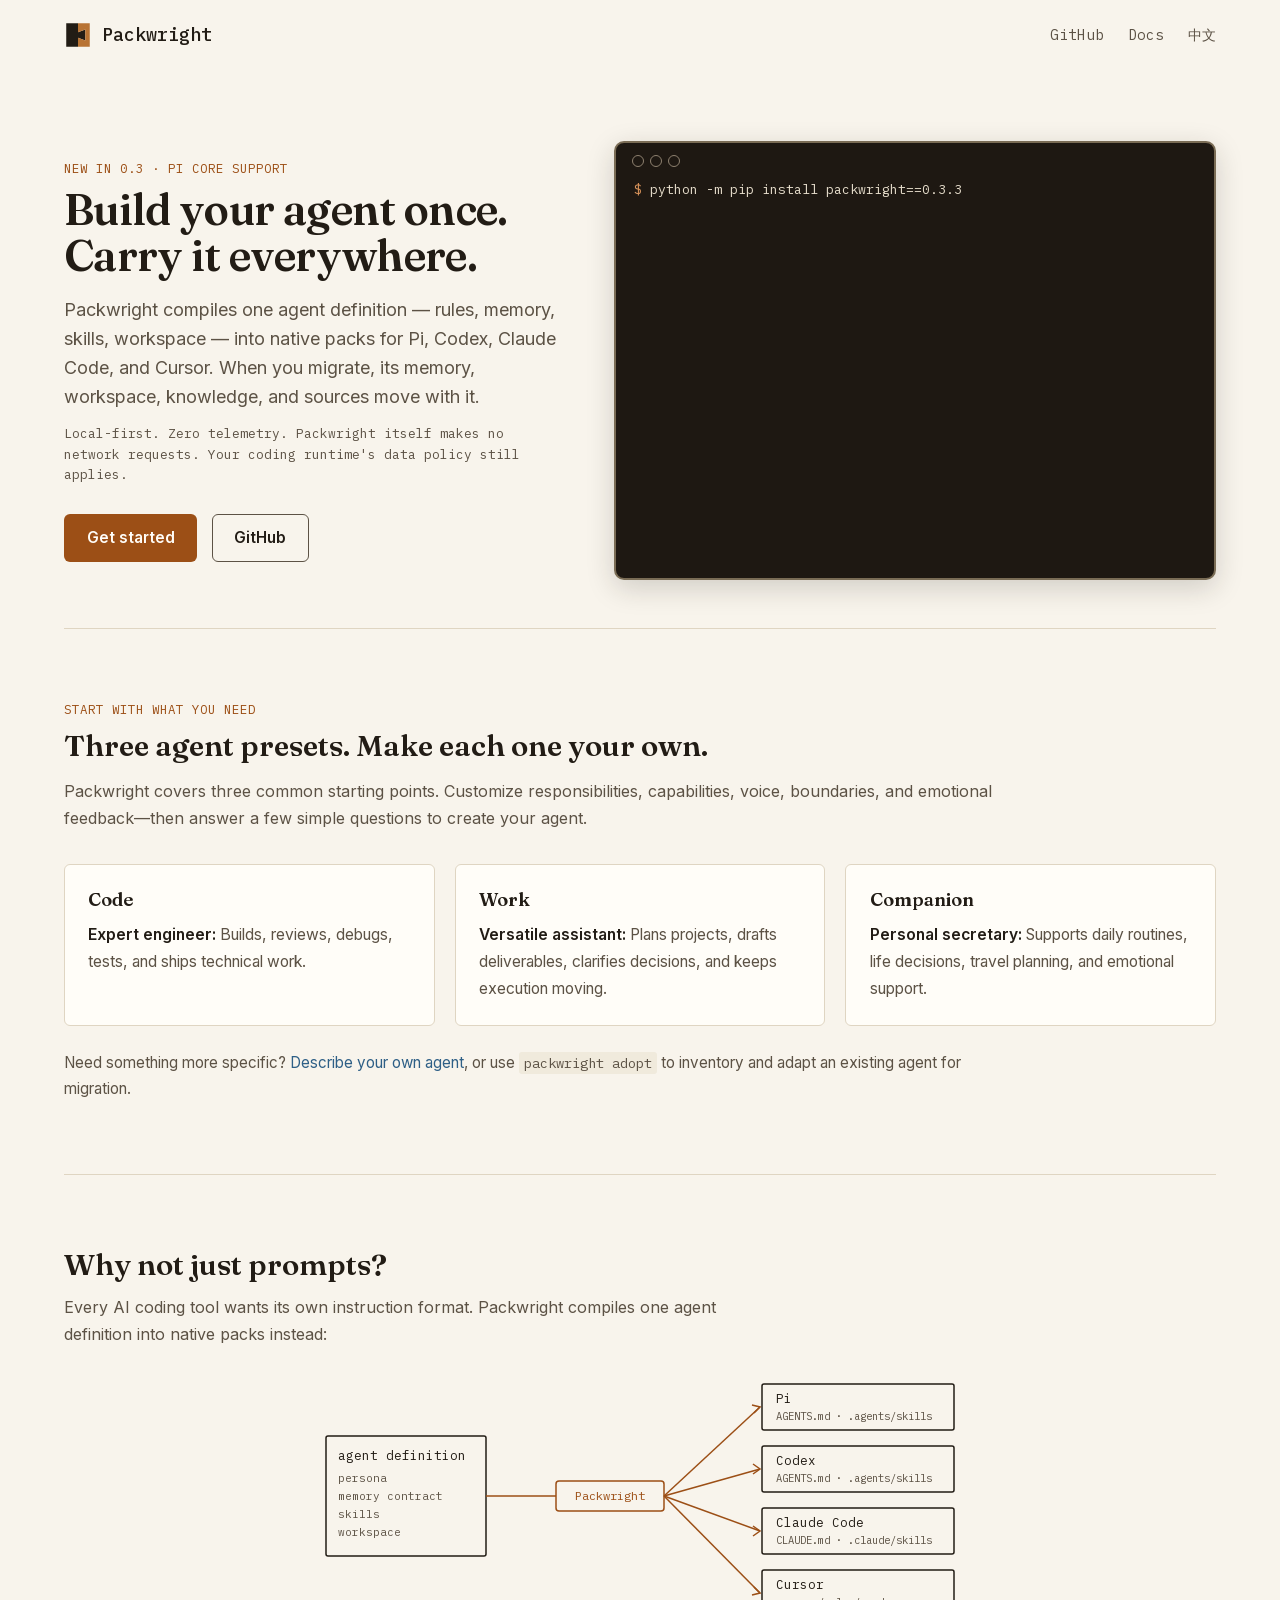
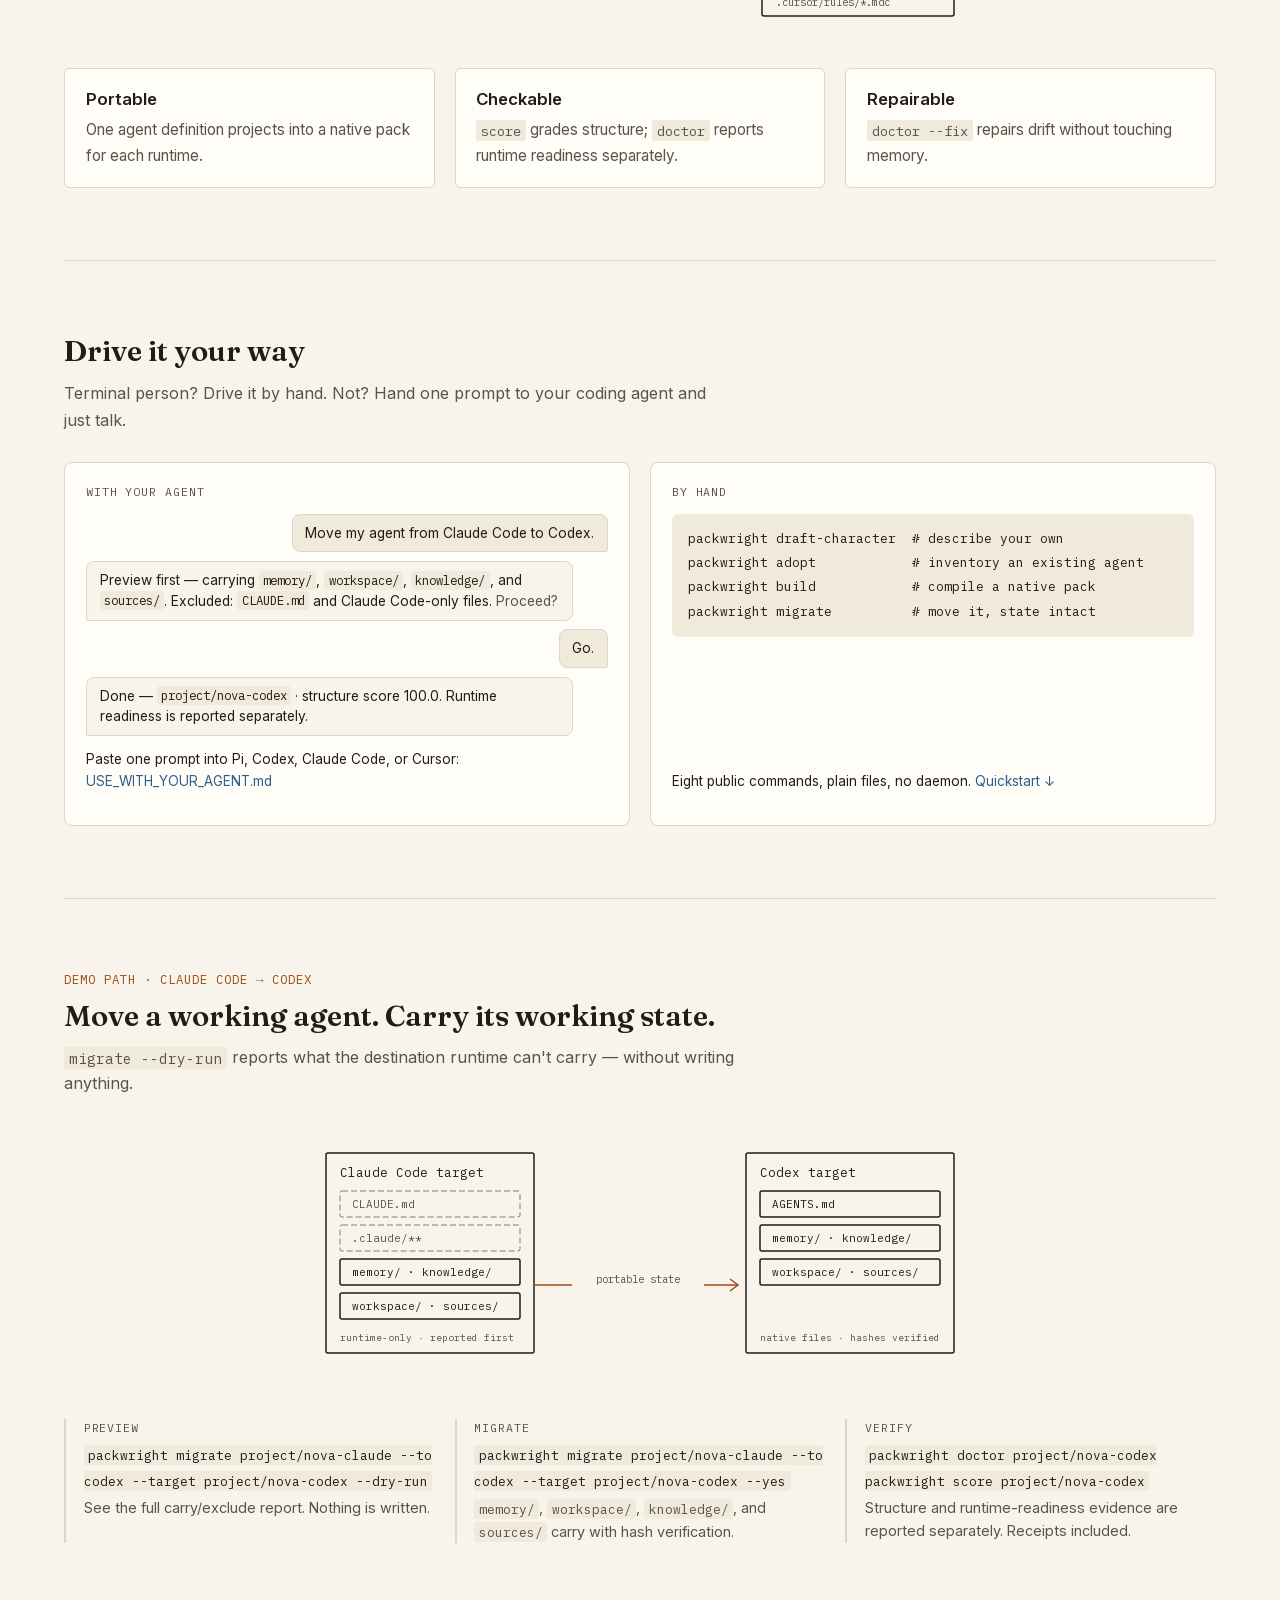
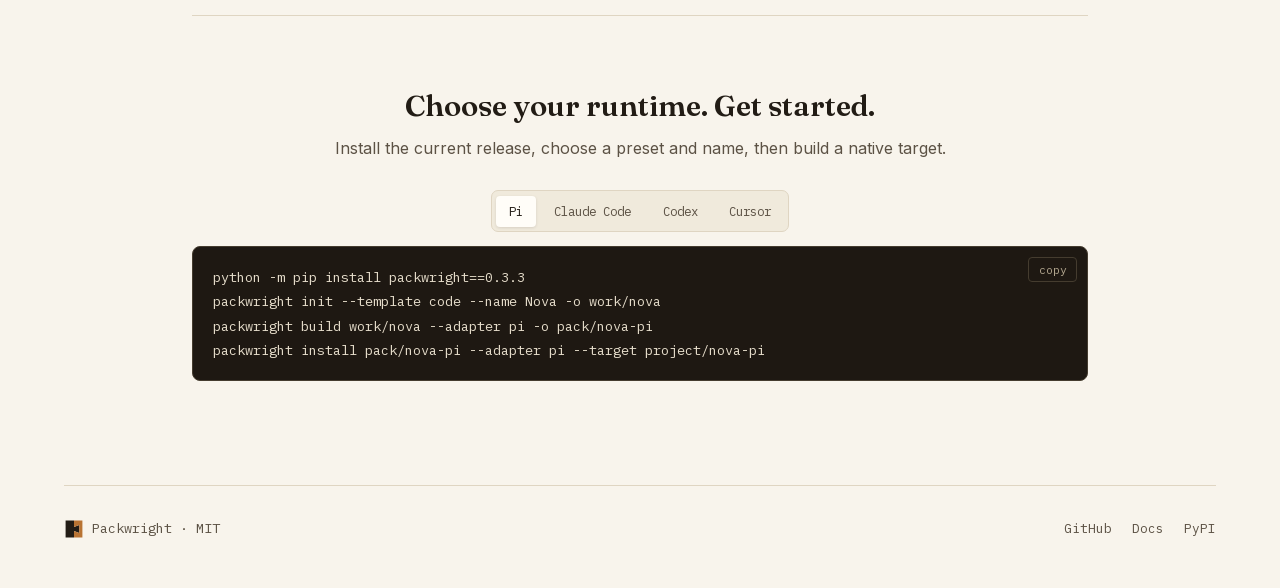
==== commit 519633ab: "Close Packwright sidecar bridge release blockers" ====
--- a/site/index.html
+++ b/site/index.html
@@ -323,7 +323,7 @@
     </div>
     <div class="codeblock" id="quickstart-panel" role="tabpanel" aria-labelledby="runtime-pi">
       <button class="copybtn" id="copyqs" aria-label="Copy quickstart commands">copy</button>
-      <pre id="qs-code">python -m pip install packwright==0.3.4
+      <pre id="qs-code">python -m pip install packwright==0.3.3
 packwright init --template code --name Nova -o work/nova
 packwright build work/nova --adapter pi -o pack/nova-pi
 packwright install pack/nova-pi --adapter pi --target project/nova-pi</pre>
@@ -341,7 +341,7 @@
     <div class="flinks">
       <a href="https://github.com/pioneerjeff-labs/packwright">GitHub</a>
       <a href="https://github.com/pioneerjeff-labs/packwright/blob/main/docs/CLI.md">Docs</a>
-      <a href="https://pypi.org/project/packwright/0.3.4/">PyPI</a>
+      <a href="https://pypi.org/project/packwright/0.3.3/">PyPI</a>
     </div>
   </footer>
 </div>
